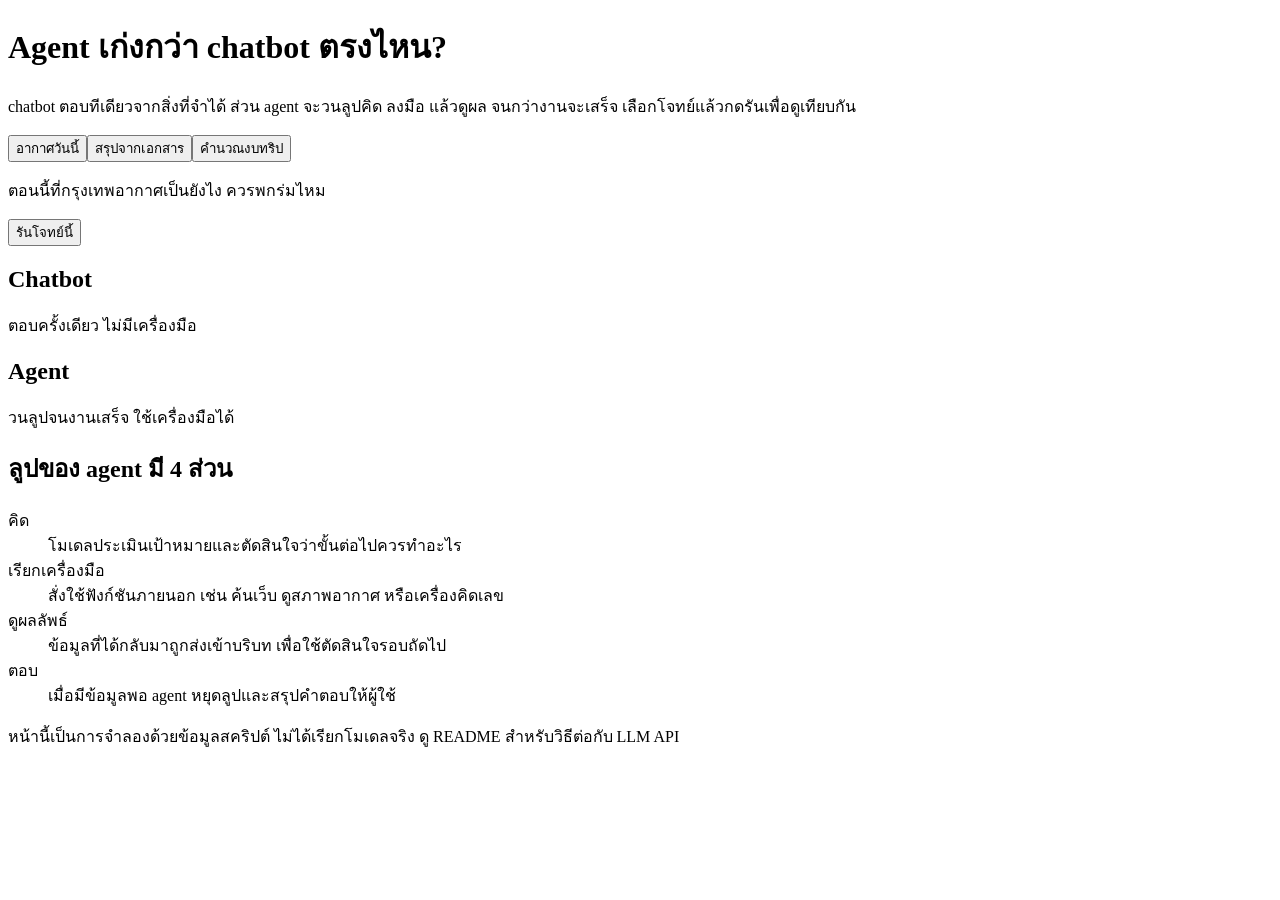
==== index.html @ da6770b1 "Rename agent-loop-playground/index.html to index.html" ====
<!DOCTYPE html>
<html lang="th">
<head>
<meta charset="utf-8">
<meta name="viewport" content="width=device-width, initial-scale=1">
<title>Agent Loop Playground</title>
<meta name="description" content="ดูว่า AI agent ต่างจาก chatbot ธรรมดายังไง ด้วยการจำลองลูป คิด → เรียกเครื่องมือ → ดูผล ทีละขั้น">
<link rel="preconnect" href="https://fonts.googleapis.com">
<link rel="preconnect" href="https://fonts.gstatic.com" crossorigin>
<link href="https://fonts.googleapis.com/css2?family=Bricolage+Grotesque:wght@600;800&family=IBM+Plex+Sans+Thai:wght@400;500&family=IBM+Plex+Mono&display=swap" rel="stylesheet">
<link rel="stylesheet" href="style.css">
</head>
<body>
<header class="hero">
  <h1>Agent เก่งกว่า chatbot ตรงไหน?</h1>
  <p>chatbot ตอบทีเดียวจากสิ่งที่จำได้ ส่วน agent จะวนลูปคิด ลงมือ แล้วดูผล จนกว่างานจะเสร็จ เลือกโจทย์แล้วกดรันเพื่อดูเทียบกัน</p>
</header>

<main>
  <section class="controls" aria-label="เลือกโจทย์">
    <div id="chips" class="chips" role="radiogroup" aria-label="โจทย์ตัวอย่าง"></div>
    <p id="task" class="task"></p>
    <button id="run" class="run">รันโจทย์นี้</button>
  </section>

  <section class="compare">
    <article class="panel">
      <h2>Chatbot</h2>
      <p class="sub">ตอบครั้งเดียว ไม่มีเครื่องมือ</p>
      <div id="bot" class="out" aria-live="polite"></div>
    </article>
    <article class="panel agent">
      <h2>Agent <span id="round" class="round"></span></h2>
      <p class="sub">วนลูปจนงานเสร็จ ใช้เครื่องมือได้</p>
      <ol id="trace" class="trace" aria-live="polite"></ol>
    </article>
  </section>

  <section class="explain">
    <h2>ลูปของ agent มี 4 ส่วน</h2>
    <dl>
      <dt class="k-think">คิด</dt><dd>โมเดลประเมินเป้าหมายและตัดสินใจว่าขั้นต่อไปควรทำอะไร</dd>
      <dt class="k-tool">เรียกเครื่องมือ</dt><dd>สั่งใช้ฟังก์ชันภายนอก เช่น ค้นเว็บ ดูสภาพอากาศ หรือเครื่องคิดเลข</dd>
      <dt class="k-observe">ดูผลลัพธ์</dt><dd>ข้อมูลที่ได้กลับมาถูกส่งเข้าบริบท เพื่อใช้ตัดสินใจรอบถัดไป</dd>
      <dt class="k-answer">ตอบ</dt><dd>เมื่อมีข้อมูลพอ agent หยุดลูปและสรุปคำตอบให้ผู้ใช้</dd>
    </dl>
    <p class="note">หน้านี้เป็นการจำลองด้วยข้อมูลสคริปต์ ไม่ได้เรียกโมเดลจริง ดู README สำหรับวิธีต่อกับ LLM API</p>
  </section>
</main>
<script src="app.js"></script>
</body>
</html>
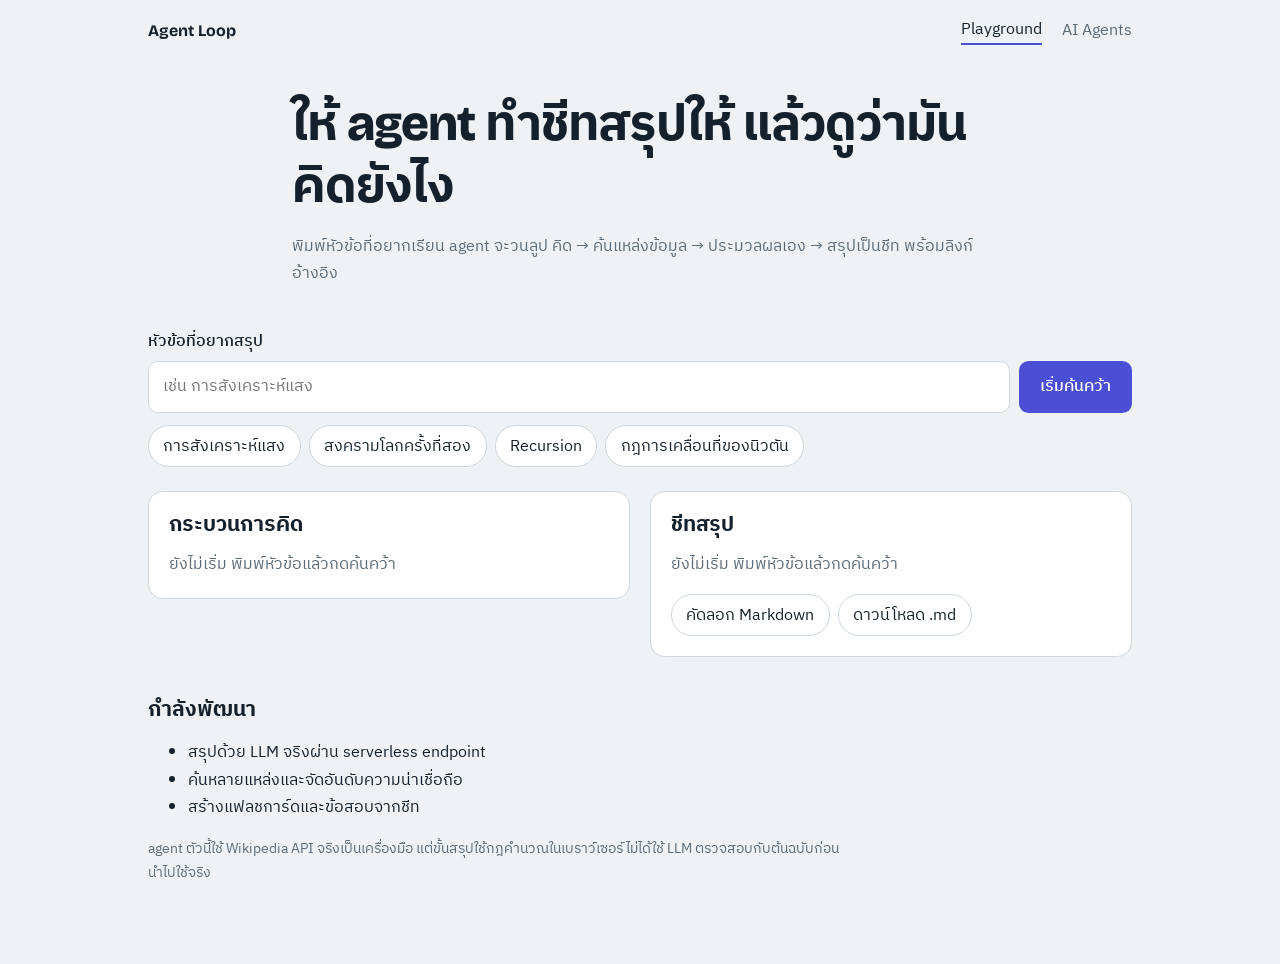
==== commit 44f8e17a: "play-ground-2" ====
--- a/index.html
+++ b/index.html
@@ -3,49 +3,33 @@
 <head>
 <meta charset="utf-8">
 <meta name="viewport" content="width=device-width, initial-scale=1">
-<title>Agent Loop Playground</title>
-<meta name="description" content="ดูว่า AI agent ต่างจาก chatbot ธรรมดายังไง ด้วยการจำลองลูป คิด → เรียกเครื่องมือ → ดูผล ทีละขั้น">
+<title>Agent Loop Playground · สายการเรียน</title>
+<meta name="description" content="พิมพ์หัวข้อที่อยากเรียน แล้วดู AI agent ค้นคว้า ประมวลผล และทำชีทสรุปพร้อมแหล่งอ้างอิงทีละขั้น">
 <link rel="preconnect" href="https://fonts.googleapis.com">
 <link rel="preconnect" href="https://fonts.gstatic.com" crossorigin>
 <link href="https://fonts.googleapis.com/css2?family=Bricolage+Grotesque:wght@600;800&family=IBM+Plex+Sans+Thai:wght@400;500&family=IBM+Plex+Mono&display=swap" rel="stylesheet">
 <link rel="stylesheet" href="style.css">
 </head>
 <body>
+<nav class="nav"><b>Agent Loop</b><a href="index.html" aria-current="page">Playground</a><a href="agents.html">AI Agents</a></nav>
 <header class="hero">
-  <h1>Agent เก่งกว่า chatbot ตรงไหน?</h1>
-  <p>chatbot ตอบทีเดียวจากสิ่งที่จำได้ ส่วน agent จะวนลูปคิด ลงมือ แล้วดูผล จนกว่างานจะเสร็จ เลือกโจทย์แล้วกดรันเพื่อดูเทียบกัน</p>
+  <h1>ให้ agent ทำชีทสรุปให้ แล้วดูว่ามันคิดยังไง</h1>
+  <p>พิมพ์หัวข้อที่อยากเรียน agent จะวนลูป คิด → ค้นแหล่งข้อมูล → ประมวลผลเอง → สรุปเป็นชีท พร้อมลิงก์อ้างอิง</p>
 </header>
-
 <main>
-  <section class="controls" aria-label="เลือกโจทย์">
-    <div id="chips" class="chips" role="radiogroup" aria-label="โจทย์ตัวอย่าง"></div>
-    <p id="task" class="task"></p>
-    <button id="run" class="run">รันโจทย์นี้</button>
+  <form id="form" class="ask">
+    <label for="q">หัวข้อที่อยากสรุป</label>
+    <div class="row"><input id="q" required maxlength="80" placeholder="เช่น การสังเคราะห์แสง" autocomplete="off"><button class="run" id="go">เริ่มค้นคว้า</button></div>
+    <div id="chips" class="chips" aria-label="ตัวอย่างหัวข้อ"></div>
+  </form>
+  <section class="cols">
+    <article class="panel"><h2>กระบวนการคิด <span id="round" class="round"></span></h2><ol id="trace" class="trace" aria-live="polite"></ol></article>
+    <article class="panel"><h2>ชีทสรุป</h2><div id="sheet" class="sheet" aria-live="polite"></div>
+      <div id="acts" class="acts" hidden><button type="button" id="copy">คัดลอก Markdown</button><button type="button" id="dl">ดาวน์โหลด .md</button></div></article>
   </section>
-
-  <section class="compare">
-    <article class="panel">
-      <h2>Chatbot</h2>
-      <p class="sub">ตอบครั้งเดียว ไม่มีเครื่องมือ</p>
-      <div id="bot" class="out" aria-live="polite"></div>
-    </article>
-    <article class="panel agent">
-      <h2>Agent <span id="round" class="round"></span></h2>
-      <p class="sub">วนลูปจนงานเสร็จ ใช้เครื่องมือได้</p>
-      <ol id="trace" class="trace" aria-live="polite"></ol>
-    </article>
-  </section>
-
-  <section class="explain">
-    <h2>ลูปของ agent มี 4 ส่วน</h2>
-    <dl>
-      <dt class="k-think">คิด</dt><dd>โมเดลประเมินเป้าหมายและตัดสินใจว่าขั้นต่อไปควรทำอะไร</dd>
-      <dt class="k-tool">เรียกเครื่องมือ</dt><dd>สั่งใช้ฟังก์ชันภายนอก เช่น ค้นเว็บ ดูสภาพอากาศ หรือเครื่องคิดเลข</dd>
-      <dt class="k-observe">ดูผลลัพธ์</dt><dd>ข้อมูลที่ได้กลับมาถูกส่งเข้าบริบท เพื่อใช้ตัดสินใจรอบถัดไป</dd>
-      <dt class="k-answer">ตอบ</dt><dd>เมื่อมีข้อมูลพอ agent หยุดลูปและสรุปคำตอบให้ผู้ใช้</dd>
-    </dl>
-    <p class="note">หน้านี้เป็นการจำลองด้วยข้อมูลสคริปต์ ไม่ได้เรียกโมเดลจริง ดู README สำหรับวิธีต่อกับ LLM API</p>
-  </section>
+  <section class="road"><h2>กำลังพัฒนา</h2>
+    <ul><li>สรุปด้วย LLM จริงผ่าน serverless endpoint</li><li>ค้นหลายแหล่งและจัดอันดับความน่าเชื่อถือ</li><li>สร้างแฟลชการ์ดและข้อสอบจากชีท</li></ul>
+    <p class="note">agent ตัวนี้ใช้ Wikipedia API จริงเป็นเครื่องมือ แต่ขั้นสรุปใช้กฎคำนวณในเบราว์เซอร์ ไม่ได้ใช้ LLM ตรวจสอบกับต้นฉบับก่อนนำไปใช้จริง</p></section>
 </main>
 <script src="app.js"></script>
 </body>
--- a/style.css
+++ b/style.css
@@ -0,0 +1,35 @@
+:root{--bg:#eef2f5;--ink:#14202b;--mute:#5b6b78;--line:#cfd8df;--card:#fff;--think:#4b4fd6;--tool:#b86e00;--observe:#1f8a5b;--answer:#14202b}
+*{box-sizing:border-box}
+body{margin:0;background:var(--bg);color:var(--ink);font:400 1rem/1.7 "IBM Plex Sans Thai",system-ui,sans-serif}
+h1,h2,h3{font-family:"Bricolage Grotesque","IBM Plex Sans Thai",sans-serif;line-height:1.25;margin:0}
+.nav{display:flex;gap:1.25rem;align-items:center;max-width:64rem;margin:0 auto;padding:1rem 1.25rem}
+.nav b{margin-right:auto;font-family:"Bricolage Grotesque",sans-serif}.nav a{color:var(--mute);text-decoration:none}.nav a[aria-current]{color:var(--ink);border-bottom:2px solid var(--think)}
+.hero{max-width:46rem;margin:0 auto;padding:2rem 1.25rem 1rem}
+.hero h1{font-size:clamp(1.9rem,5.5vw,3.1rem);font-weight:800;letter-spacing:-.02em}.hero p{color:var(--mute);margin:1rem 0 0}
+main{max-width:64rem;margin:0 auto;padding:0 1.25rem 4rem}
+.ask{margin:1.5rem 0}.ask label{font-weight:500}
+.row{display:flex;gap:.6rem;margin:.4rem 0 .8rem}
+input{flex:1;font:inherit;padding:.7rem .9rem;border:1.5px solid var(--line);border-radius:.6rem;background:var(--card);color:var(--ink);min-width:0}
+button{font:inherit;cursor:pointer}
+.run{background:var(--think);color:#fff;border:0;padding:.7rem 1.3rem;border-radius:.6rem;font-weight:500}.run:disabled{opacity:.55;cursor:wait}
+.chips{display:flex;flex-wrap:wrap;gap:.5rem}.chip,.acts button,.card button{border:1.5px solid var(--line);background:var(--card);color:var(--ink);padding:.4rem .9rem;border-radius:999px}
+:is(button,input,a):focus-visible{outline:3px solid var(--tool);outline-offset:2px}
+.cols{display:grid;grid-template-columns:1fr 1fr;gap:1.25rem;align-items:start}
+.panel,.card{background:var(--card);border:1px solid var(--line);border-radius:.9rem;padding:1.25rem}
+.panel h2,.card h2{font-size:1.3rem;margin-bottom:.8rem}
+.round{font:400 .85rem "IBM Plex Mono",monospace;color:var(--think);margin-left:.5rem}
+.trace:empty::before,.sheet:empty::before{content:"ยังไม่เริ่ม พิมพ์หัวข้อแล้วกดค้นคว้า";color:var(--mute)}
+.trace{list-style:none;margin:0;padding:0;display:grid;gap:.7rem}
+.step{border-left:4px solid var(--c);padding:.1rem 0 .1rem .9rem;animation:in .25s ease-out;overflow-wrap:anywhere}
+.step b{color:var(--c);font-weight:500;font-size:.9rem}.step p{margin:0}
+.step code{display:block;font:.82rem/1.5 "IBM Plex Mono",monospace;background:var(--bg);padding:.4rem .6rem;border-radius:.4rem;margin-top:.25rem;overflow-x:auto}
+.step.think{--c:var(--think)}.step.tool{--c:var(--tool)}.step.observe{--c:var(--observe)}.step.answer{--c:var(--answer)}
+@keyframes in{from{opacity:0;transform:translateY(4px)}to{opacity:1;transform:none}}
+.sheet h3{font-size:1.25rem}.sheet h4{margin:1rem 0 .2rem;color:var(--think);font-size:.95rem}.sheet p,.sheet ul,.sheet ol{margin:.2rem 0}.sheet li{margin:.3rem 0}
+.sheet a{color:var(--think)}.acts{display:flex;gap:.5rem;margin-top:1rem}
+.note,.sub{color:var(--mute);font-size:.9rem}
+.road{margin-top:2.5rem;max-width:44rem}.road h2{font-size:1.3rem}
+.grid{display:grid;grid-template-columns:repeat(auto-fit,minmax(19rem,1fr));gap:1.25rem;margin-top:1.5rem}
+.card .role{margin:0 0 .3rem;font-weight:500}.card pre{white-space:pre-wrap;background:var(--bg);padding:.7rem;border-radius:.5rem;font:.85rem/1.6 "IBM Plex Sans Thai",sans-serif;margin:.6rem 0}
+@media(max-width:760px){.cols{grid-template-columns:1fr}.row{flex-direction:column}}
+@media(prefers-reduced-motion:reduce){.step{animation:none}}
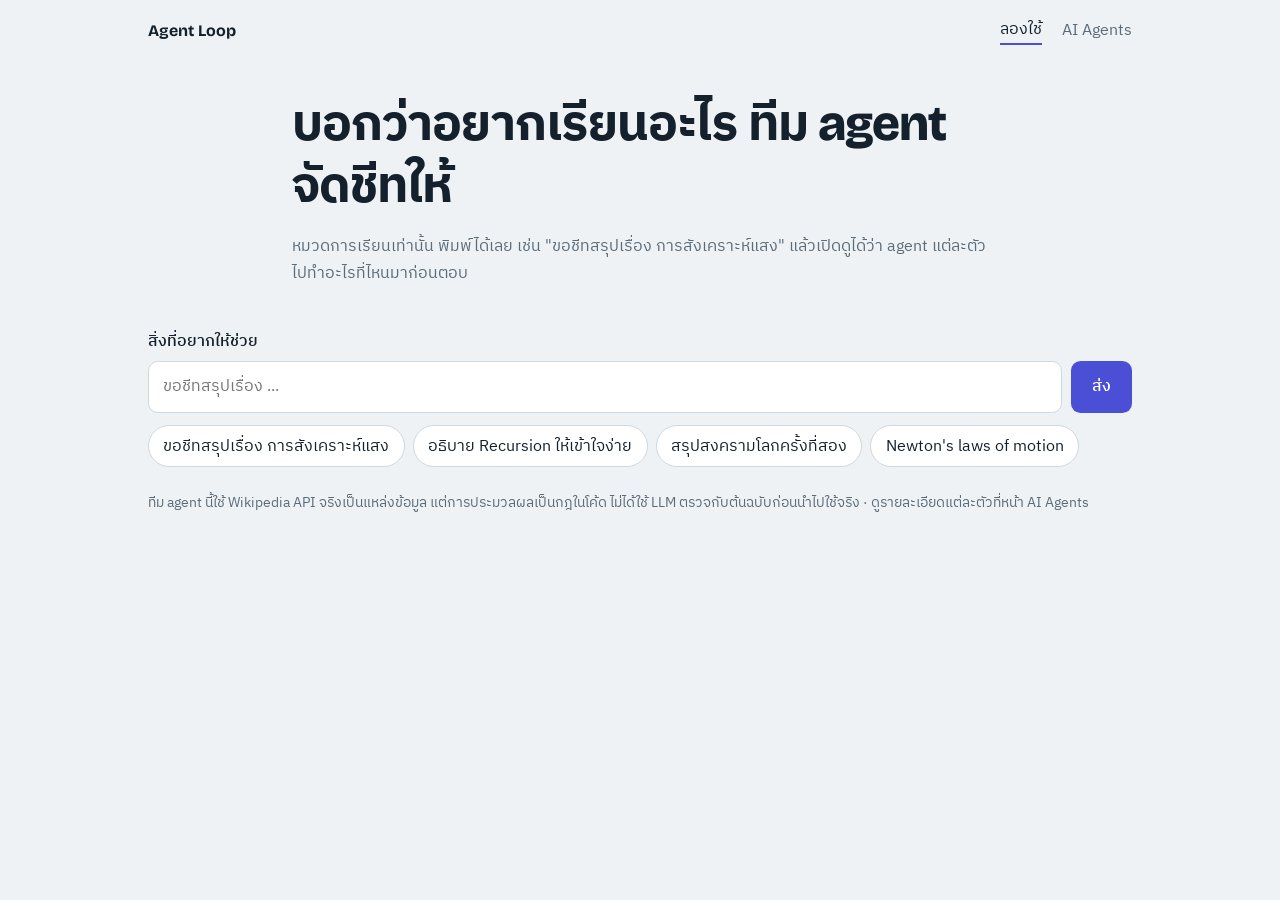
==== commit 6a534536: "play-ground-3" ====
--- a/index.html
+++ b/index.html
@@ -3,34 +3,34 @@
 <head>
 <meta charset="utf-8">
 <meta name="viewport" content="width=device-width, initial-scale=1">
-<title>Agent Loop Playground · สายการเรียน</title>
-<meta name="description" content="พิมพ์หัวข้อที่อยากเรียน แล้วดู AI agent ค้นคว้า ประมวลผล และทำชีทสรุปพร้อมแหล่งอ้างอิงทีละขั้น">
+<title>Agent Loop · ผู้ช่วยสายการเรียน</title>
+<meta name="description" content="พิมพ์สิ่งที่อยากเรียน ทีม AI agent จะค้นคว้า ประมวลผล ตรวจ แล้วทำชีทสรุปพร้อมแหล่งอ้างอิง">
 <link rel="preconnect" href="https://fonts.googleapis.com">
 <link rel="preconnect" href="https://fonts.gstatic.com" crossorigin>
 <link href="https://fonts.googleapis.com/css2?family=Bricolage+Grotesque:wght@600;800&family=IBM+Plex+Sans+Thai:wght@400;500&family=IBM+Plex+Mono&display=swap" rel="stylesheet">
 <link rel="stylesheet" href="style.css">
 </head>
 <body>
-<nav class="nav"><b>Agent Loop</b><a href="index.html" aria-current="page">Playground</a><a href="agents.html">AI Agents</a></nav>
-<header class="hero">
-  <h1>ให้ agent ทำชีทสรุปให้ แล้วดูว่ามันคิดยังไง</h1>
-  <p>พิมพ์หัวข้อที่อยากเรียน agent จะวนลูป คิด → ค้นแหล่งข้อมูล → ประมวลผลเอง → สรุปเป็นชีท พร้อมลิงก์อ้างอิง</p>
-</header>
+<nav class="nav"><b>Agent Loop</b><a href="index.html" aria-current="page">ลองใช้</a><a href="agents.html">AI Agents</a></nav>
+<header class="hero"><h1>บอกว่าอยากเรียนอะไร ทีม agent จัดชีทให้</h1>
+<p>หมวดการเรียนเท่านั้น พิมพ์ได้เลย เช่น "ขอชีทสรุปเรื่อง การสังเคราะห์แสง" แล้วเปิดดูได้ว่า agent แต่ละตัวไปทำอะไรที่ไหนมาก่อนตอบ</p></header>
 <main>
   <form id="form" class="ask">
-    <label for="q">หัวข้อที่อยากสรุป</label>
-    <div class="row"><input id="q" required maxlength="80" placeholder="เช่น การสังเคราะห์แสง" autocomplete="off"><button class="run" id="go">เริ่มค้นคว้า</button></div>
-    <div id="chips" class="chips" aria-label="ตัวอย่างหัวข้อ"></div>
+    <label for="q">สิ่งที่อยากให้ช่วย</label>
+    <div class="row"><input id="q" required maxlength="100" placeholder="ขอชีทสรุปเรื่อง ..." autocomplete="off"><button class="run" id="go">ส่ง</button></div>
+    <div id="chips" class="chips" aria-label="ตัวอย่าง"></div>
   </form>
-  <section class="cols">
-    <article class="panel"><h2>กระบวนการคิด <span id="round" class="round"></span></h2><ol id="trace" class="trace" aria-live="polite"></ol></article>
-    <article class="panel"><h2>ชีทสรุป</h2><div id="sheet" class="sheet" aria-live="polite"></div>
-      <div id="acts" class="acts" hidden><button type="button" id="copy">คัดลอก Markdown</button><button type="button" id="dl">ดาวน์โหลด .md</button></div></article>
+  <section id="chat" hidden>
+    <div class="bubble user" id="ubub"></div>
+    <div class="bubble bot">
+      <p id="answer" aria-live="polite"></p>
+      <details id="proc"><summary>ดูว่า AI ทำอะไรมาบ้าง <span id="status" class="status"></span></summary><ol id="trace" class="trace"></ol></details>
+    </div>
+    <article class="panel" id="sheetBox" hidden><h2>ชีทสรุป</h2><div id="sheet" class="sheet"></div>
+      <div class="acts"><button type="button" id="copy">คัดลอก Markdown</button><button type="button" id="dl">ดาวน์โหลด .md</button></div></article>
   </section>
-  <section class="road"><h2>กำลังพัฒนา</h2>
-    <ul><li>สรุปด้วย LLM จริงผ่าน serverless endpoint</li><li>ค้นหลายแหล่งและจัดอันดับความน่าเชื่อถือ</li><li>สร้างแฟลชการ์ดและข้อสอบจากชีท</li></ul>
-    <p class="note">agent ตัวนี้ใช้ Wikipedia API จริงเป็นเครื่องมือ แต่ขั้นสรุปใช้กฎคำนวณในเบราว์เซอร์ ไม่ได้ใช้ LLM ตรวจสอบกับต้นฉบับก่อนนำไปใช้จริง</p></section>
+  <p class="note">ทีม agent นี้ใช้ Wikipedia API จริงเป็นแหล่งข้อมูล แต่การประมวลผลเป็นกฎในโค้ด ไม่ได้ใช้ LLM ตรวจกับต้นฉบับก่อนนำไปใช้จริง · ดูรายละเอียดแต่ละตัวที่หน้า AI Agents</p>
 </main>
-<script src="app.js"></script>
+<script src="data.js"></script><script src="tools.js"></script><script src="app.js"></script>
 </body>
 </html>
--- a/style.css
+++ b/style.css
@@ -33,3 +33,20 @@
 .card .role{margin:0 0 .3rem;font-weight:500}.card pre{white-space:pre-wrap;background:var(--bg);padding:.7rem;border-radius:.5rem;font:.85rem/1.6 "IBM Plex Sans Thai",sans-serif;margin:.6rem 0}
 @media(max-width:760px){.cols{grid-template-columns:1fr}.row{flex-direction:column}}
 @media(prefers-reduced-motion:reduce){.step{animation:none}}
+/* ---- v3 ---- */
+.bubble{border-radius:.9rem;padding:.9rem 1.1rem;margin:.8rem 0;max-width:46rem}
+.bubble.user{background:var(--ink);color:#fff;margin-left:auto;width:fit-content}
+.bubble.bot{background:var(--card);border:1px solid var(--line)}.bubble p{margin:0 0 .6rem}
+details summary{cursor:pointer;color:var(--think);font-weight:500}.status{color:var(--mute);font-weight:400;font-size:.85rem}
+details .trace{margin-top:.8rem}
+.step.msg{--c:var(--think)}
+#sheetBox{margin-top:1rem}
+.tabs{display:flex;gap:.5rem;margin:1.2rem 0}
+[role=tab]{border:1.5px solid var(--line);background:var(--card);color:var(--ink);padding:.5rem 1.1rem;border-radius:999px;font:inherit;cursor:pointer}
+[role=tab][aria-selected=true]{background:var(--ink);color:#fff;border-color:var(--ink)}
+.flow{display:flex;flex-wrap:wrap;gap:.4rem;align-items:center}.node{background:var(--card);border:1px solid var(--line);padding:.25rem .7rem;border-radius:.5rem;font-weight:500}.arr{color:var(--mute)}
+.card h3{font-size:.95rem;color:var(--think);margin:1rem 0 .2rem;font-family:"IBM Plex Sans Thai",sans-serif}
+.card ol{margin:.2rem 0;padding-left:1.2rem}.card code{display:block;font:.82rem/1.5 "IBM Plex Mono",monospace;background:var(--bg);padding:.5rem .6rem;border-radius:.4rem;margin-top:.8rem;overflow-wrap:anywhere}
+.card.planned{border-style:dashed}.badge{font:500 .75rem "IBM Plex Sans Thai",sans-serif;padding:.15rem .6rem;border-radius:999px;margin-left:.6rem;vertical-align:middle}
+.badge.live{background:#dff3e8;color:#14603f}.badge.planned{background:#e8e8f8;color:#3a3ea8}
+#p2 h2{margin:1.5rem 0 .6rem;font-size:1.3rem}
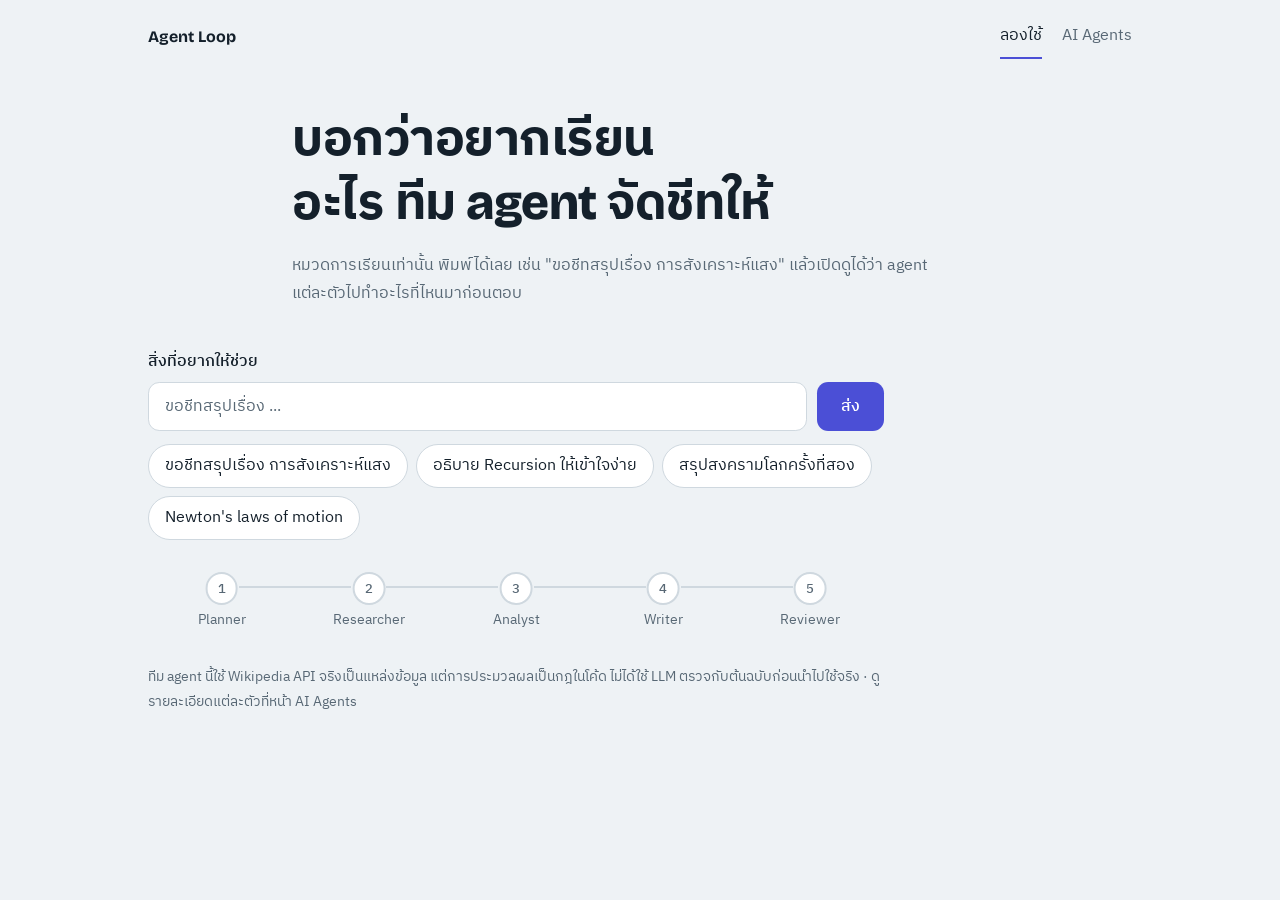
==== commit 8c4e47bb: "New update" ====
--- a/index.html
+++ b/index.html
@@ -7,7 +7,7 @@
 <meta name="description" content="พิมพ์สิ่งที่อยากเรียน ทีม AI agent จะค้นคว้า ประมวลผล ตรวจ แล้วทำชีทสรุปพร้อมแหล่งอ้างอิง">
 <link rel="preconnect" href="https://fonts.googleapis.com">
 <link rel="preconnect" href="https://fonts.gstatic.com" crossorigin>
-<link href="https://fonts.googleapis.com/css2?family=Bricolage+Grotesque:wght@600;800&family=IBM+Plex+Sans+Thai:wght@400;500&family=IBM+Plex+Mono&display=swap" rel="stylesheet">
+<link href="https://fonts.googleapis.com/css2?family=Bricolage+Grotesque:wght@600;800&family=IBM+Plex+Sans+Thai:wght@400;500;600&family=IBM+Plex+Mono&display=swap" rel="stylesheet">
 <link rel="stylesheet" href="style.css">
 </head>
 <body>
@@ -20,6 +20,8 @@
     <div class="row"><input id="q" required maxlength="100" placeholder="ขอชีทสรุปเรื่อง ..." autocomplete="off"><button class="run" id="go">ส่ง</button></div>
     <div id="chips" class="chips" aria-label="ตัวอย่าง"></div>
   </form>
+  <ol id="pipe" class="pipe" aria-label="ลำดับการทำงานของทีม agent"></ol>
+  <noscript><p class="note">หน้านี้ต้องเปิดใช้งาน JavaScript</p></noscript>
   <section id="chat" hidden>
     <div class="bubble user" id="ubub"></div>
     <div class="bubble bot">
--- a/style.css
+++ b/style.css
@@ -1,52 +1,72 @@
-:root{--bg:#eef2f5;--ink:#14202b;--mute:#5b6b78;--line:#cfd8df;--card:#fff;--think:#4b4fd6;--tool:#b86e00;--observe:#1f8a5b;--answer:#14202b}
+:root{--bg:#eef2f5;--surface:#fff;--ink:#14202b;--mute:#586875;--line:#cfd8df;--think:#4b4fd6;--tool:#a85f00;--observe:#1a7f53;--soft:#e6e7fb;--on:#fff;color-scheme:light dark}
+@media(prefers-color-scheme:dark){:root{--bg:#0f1720;--surface:#17212b;--ink:#e8eef3;--mute:#9fb0be;--line:#2b3a47;--think:#9a9dff;--tool:#f0a64a;--observe:#4fcf9a;--soft:#232647;--on:#0f1720}}
 *{box-sizing:border-box}
-body{margin:0;background:var(--bg);color:var(--ink);font:400 1rem/1.7 "IBM Plex Sans Thai",system-ui,sans-serif}
-h1,h2,h3{font-family:"Bricolage Grotesque","IBM Plex Sans Thai",sans-serif;line-height:1.25;margin:0}
+body{margin:0;background:var(--bg);color:var(--ink);font:400 1rem/1.75 "IBM Plex Sans Thai",system-ui,sans-serif}
+h1,h2,h3{font-family:"Bricolage Grotesque","IBM Plex Sans Thai",sans-serif;line-height:1.3;margin:0}
 .nav{display:flex;gap:1.25rem;align-items:center;max-width:64rem;margin:0 auto;padding:1rem 1.25rem}
-.nav b{margin-right:auto;font-family:"Bricolage Grotesque",sans-serif}.nav a{color:var(--mute);text-decoration:none}.nav a[aria-current]{color:var(--ink);border-bottom:2px solid var(--think)}
+.nav b{margin-right:auto;font-family:"Bricolage Grotesque",sans-serif}
+.nav a{color:var(--mute);text-decoration:none;padding:.4rem 0;border-bottom:2px solid transparent}.nav a:hover{color:var(--ink)}
+.nav a[aria-current]{color:var(--ink);border-bottom-color:var(--think)}
 .hero{max-width:46rem;margin:0 auto;padding:2rem 1.25rem 1rem}
-.hero h1{font-size:clamp(1.9rem,5.5vw,3.1rem);font-weight:800;letter-spacing:-.02em}.hero p{color:var(--mute);margin:1rem 0 0}
+.hero h1{font-size:clamp(1.9rem,5.5vw,3.1rem);font-weight:800;letter-spacing:-.01em;text-wrap:balance}
+.hero p{color:var(--mute);margin:1rem 0 0;max-width:40rem}
 main{max-width:64rem;margin:0 auto;padding:0 1.25rem 4rem}
-.ask{margin:1.5rem 0}.ask label{font-weight:500}
+.ask{margin:1.5rem 0 0;max-width:46rem}.ask label{font-weight:500}
 .row{display:flex;gap:.6rem;margin:.4rem 0 .8rem}
-input{flex:1;font:inherit;padding:.7rem .9rem;border:1.5px solid var(--line);border-radius:.6rem;background:var(--card);color:var(--ink);min-width:0}
+input{flex:1;min-width:0;min-height:48px;font:inherit;padding:.6rem 1rem;border:1.5px solid var(--line);border-radius:.7rem;background:var(--surface);color:var(--ink)}
+input::placeholder{color:var(--mute)}
 button{font:inherit;cursor:pointer}
-.run{background:var(--think);color:#fff;border:0;padding:.7rem 1.3rem;border-radius:.6rem;font-weight:500}.run:disabled{opacity:.55;cursor:wait}
-.chips{display:flex;flex-wrap:wrap;gap:.5rem}.chip,.acts button,.card button{border:1.5px solid var(--line);background:var(--card);color:var(--ink);padding:.4rem .9rem;border-radius:999px}
-:is(button,input,a):focus-visible{outline:3px solid var(--tool);outline-offset:2px}
-.cols{display:grid;grid-template-columns:1fr 1fr;gap:1.25rem;align-items:start}
-.panel,.card{background:var(--card);border:1px solid var(--line);border-radius:.9rem;padding:1.25rem}
-.panel h2,.card h2{font-size:1.3rem;margin-bottom:.8rem}
-.round{font:400 .85rem "IBM Plex Mono",monospace;color:var(--think);margin-left:.5rem}
-.trace:empty::before,.sheet:empty::before{content:"ยังไม่เริ่ม พิมพ์หัวข้อแล้วกดค้นคว้า";color:var(--mute)}
+.run{min-height:48px;background:var(--think);color:var(--on);border:0;padding:0 1.5rem;border-radius:.7rem;font-weight:500}.run:disabled{opacity:.55;cursor:wait}
+.chips{display:flex;flex-wrap:wrap;gap:.5rem}
+.chip,.acts button,.card button{min-height:44px;display:inline-flex;align-items:center;border:1.5px solid var(--line);background:var(--surface);color:var(--ink);padding:0 1rem;border-radius:999px}
+.chip:hover,.acts button:hover{border-color:var(--think)}
+:is(button,input,a,summary):focus-visible{outline:3px solid var(--tool);outline-offset:2px}
+.pipe{display:flex;list-style:none;margin:2rem 0 .5rem;padding:0;counter-reset:s;max-width:46rem}
+.pipe li{flex:1;min-width:0;position:relative;text-align:center;font-size:.85rem;color:var(--mute);padding-top:2.3rem;overflow-wrap:anywhere}
+.pipe li::before{content:counter(s);counter-increment:s;position:absolute;top:0;left:50%;transform:translateX(-50%);width:1.8rem;height:1.8rem;border-radius:50%;border:2px solid var(--line);background:var(--surface);display:grid;place-items:center;font:500 .8rem "IBM Plex Mono",monospace;z-index:1}
+.pipe li::after{content:"";position:absolute;top:.85rem;left:calc(50% + 1.1rem);right:calc(-50% + 1.1rem);height:2px;background:var(--line)}
+.pipe li:last-child::after{display:none}
+.pipe li.done{color:var(--ink)}.pipe li.done::before{content:"✓";background:var(--observe);border-color:var(--observe);color:var(--surface)}.pipe li.done::after{background:var(--observe)}
+.pipe li.active{color:var(--ink);font-weight:500}.pipe li.active::before{border-color:var(--think);box-shadow:0 0 0 4px var(--soft);animation:pulse 1.4s ease-in-out infinite}
+.pipe li.fail{color:var(--ink)}.pipe li.fail::before{content:"!";border-color:var(--tool);color:var(--tool)}
+@keyframes pulse{50%{box-shadow:0 0 0 7px var(--soft)}}
+.bubble{border-radius:1rem;padding:.9rem 1.15rem;margin:.9rem 0;max-width:46rem}
+.bubble.user{background:var(--ink);color:var(--bg);margin-left:auto;width:fit-content;border-bottom-right-radius:.25rem}
+.bubble.bot{background:var(--surface);border:1px solid var(--line);border-bottom-left-radius:.25rem}.bubble p{margin:0 0 .7rem}
+.busy::before{content:"";display:inline-block;width:.9em;height:.9em;margin-right:.5em;vertical-align:-.1em;border:2px solid var(--line);border-top-color:var(--think);border-radius:50%;animation:spin .8s linear infinite}
+@keyframes spin{to{transform:rotate(360deg)}}
+details summary{cursor:pointer;color:var(--think);font-weight:500;padding:.3rem 0;list-style:none}
+details summary::-webkit-details-marker{display:none}
+details summary::before{content:"▸";display:inline-block;margin-right:.5rem;transition:transform .15s}
+details[open] summary::before{transform:rotate(90deg)}
+.status{color:var(--mute);font-weight:400;font-size:.85rem}
+details .trace{margin-top:.8rem}
 .trace{list-style:none;margin:0;padding:0;display:grid;gap:.7rem}
 .step{border-left:4px solid var(--c);padding:.1rem 0 .1rem .9rem;animation:in .25s ease-out;overflow-wrap:anywhere}
 .step b{color:var(--c);font-weight:500;font-size:.9rem}.step p{margin:0}
-.step code{display:block;font:.82rem/1.5 "IBM Plex Mono",monospace;background:var(--bg);padding:.4rem .6rem;border-radius:.4rem;margin-top:.25rem;overflow-x:auto}
-.step.think{--c:var(--think)}.step.tool{--c:var(--tool)}.step.observe{--c:var(--observe)}.step.answer{--c:var(--answer)}
+.step code,.card code{display:block;font:.82rem/1.5 "IBM Plex Mono",monospace;background:var(--bg);padding:.4rem .6rem;border-radius:.4rem;margin-top:.3rem;overflow-x:auto}
+.step.msg{--c:var(--think)}.step.tool{--c:var(--tool)}.step.observe{--c:var(--observe)}
 @keyframes in{from{opacity:0;transform:translateY(4px)}to{opacity:1;transform:none}}
-.sheet h3{font-size:1.25rem}.sheet h4{margin:1rem 0 .2rem;color:var(--think);font-size:.95rem}.sheet p,.sheet ul,.sheet ol{margin:.2rem 0}.sheet li{margin:.3rem 0}
-.sheet a{color:var(--think)}.acts{display:flex;gap:.5rem;margin-top:1rem}
+.panel,.card{background:var(--surface);border:1px solid var(--line);border-radius:1rem;padding:1.25rem 1.4rem}
+#sheetBox{margin-top:1rem;max-width:46rem}.panel h2,.card h2{font-size:1.3rem;margin-bottom:.6rem}
+.sheet h3{font-size:1.4rem}.sheet h4{margin:1.2rem 0 .3rem;color:var(--think);font-size:.95rem}
+.sheet p,.sheet ul,.sheet ol{margin:.2rem 0}.sheet li{margin:.4rem 0}.sheet a{color:var(--think)}
+.kws{display:flex;flex-wrap:wrap;gap:.4rem}.kw{background:var(--soft);color:var(--ink);padding:.1rem .7rem;border-radius:999px;font-size:.9rem}
+.acts{display:flex;flex-wrap:wrap;gap:.5rem;margin-top:1.2rem}
 .note,.sub{color:var(--mute);font-size:.9rem}
-.road{margin-top:2.5rem;max-width:44rem}.road h2{font-size:1.3rem}
-.grid{display:grid;grid-template-columns:repeat(auto-fit,minmax(19rem,1fr));gap:1.25rem;margin-top:1.5rem}
-.card .role{margin:0 0 .3rem;font-weight:500}.card pre{white-space:pre-wrap;background:var(--bg);padding:.7rem;border-radius:.5rem;font:.85rem/1.6 "IBM Plex Sans Thai",sans-serif;margin:.6rem 0}
-@media(max-width:760px){.cols{grid-template-columns:1fr}.row{flex-direction:column}}
-@media(prefers-reduced-motion:reduce){.step{animation:none}}
-/* ---- v3 ---- */
-.bubble{border-radius:.9rem;padding:.9rem 1.1rem;margin:.8rem 0;max-width:46rem}
-.bubble.user{background:var(--ink);color:#fff;margin-left:auto;width:fit-content}
-.bubble.bot{background:var(--card);border:1px solid var(--line)}.bubble p{margin:0 0 .6rem}
-details summary{cursor:pointer;color:var(--think);font-weight:500}.status{color:var(--mute);font-weight:400;font-size:.85rem}
-details .trace{margin-top:.8rem}
-.step.msg{--c:var(--think)}
-#sheetBox{margin-top:1rem}
-.tabs{display:flex;gap:.5rem;margin:1.2rem 0}
-[role=tab]{border:1.5px solid var(--line);background:var(--card);color:var(--ink);padding:.5rem 1.1rem;border-radius:999px;font:inherit;cursor:pointer}
-[role=tab][aria-selected=true]{background:var(--ink);color:#fff;border-color:var(--ink)}
-.flow{display:flex;flex-wrap:wrap;gap:.4rem;align-items:center}.node{background:var(--card);border:1px solid var(--line);padding:.25rem .7rem;border-radius:.5rem;font-weight:500}.arr{color:var(--mute)}
+main>.note{max-width:46rem;margin-top:2rem}
+.tabs{display:flex;flex-wrap:wrap;gap:.5rem;margin:1.2rem 0}
+[role=tab]{min-height:44px;border:1.5px solid var(--line);background:var(--surface);color:var(--ink);padding:0 1.2rem;border-radius:999px}
+[role=tab][aria-selected=true]{background:var(--ink);color:var(--bg);border-color:var(--ink)}
+.flow{display:flex;flex-wrap:wrap;gap:.4rem;align-items:center}.node{background:var(--surface);border:1px solid var(--line);padding:.25rem .75rem;border-radius:.5rem;font-weight:500}.arr{color:var(--mute)}
+.grid{display:grid;grid-template-columns:repeat(auto-fit,minmax(19rem,1fr));gap:1.25rem;margin-top:1.25rem}
+.card{border-top:3px solid var(--think)}.card.planned{border-style:dashed;border-top-color:var(--line)}
+.card .role{margin:0 0 .3rem;font-weight:500}
 .card h3{font-size:.95rem;color:var(--think);margin:1rem 0 .2rem;font-family:"IBM Plex Sans Thai",sans-serif}
-.card ol{margin:.2rem 0;padding-left:1.2rem}.card code{display:block;font:.82rem/1.5 "IBM Plex Mono",monospace;background:var(--bg);padding:.5rem .6rem;border-radius:.4rem;margin-top:.8rem;overflow-wrap:anywhere}
-.card.planned{border-style:dashed}.badge{font:500 .75rem "IBM Plex Sans Thai",sans-serif;padding:.15rem .6rem;border-radius:999px;margin-left:.6rem;vertical-align:middle}
-.badge.live{background:#dff3e8;color:#14603f}.badge.planned{background:#e8e8f8;color:#3a3ea8}
+.card ol{margin:.2rem 0;padding-left:1.2rem}.card a{color:var(--think)}
+.badge{font:500 .75rem "IBM Plex Sans Thai",sans-serif;padding:.15rem .65rem;border-radius:999px;margin-left:.6rem;vertical-align:middle}
+.badge.live{background:color-mix(in srgb,var(--observe) 18%,transparent);color:var(--observe)}
+.badge.planned{background:color-mix(in srgb,var(--think) 18%,transparent);color:var(--think)}
 #p2 h2{margin:1.5rem 0 .6rem;font-size:1.3rem}
+@media(max-width:600px){.row{flex-direction:column}.pipe li{font-size:.72rem}}
+@media(prefers-reduced-motion:reduce){*{animation:none!important;transition:none!important}}
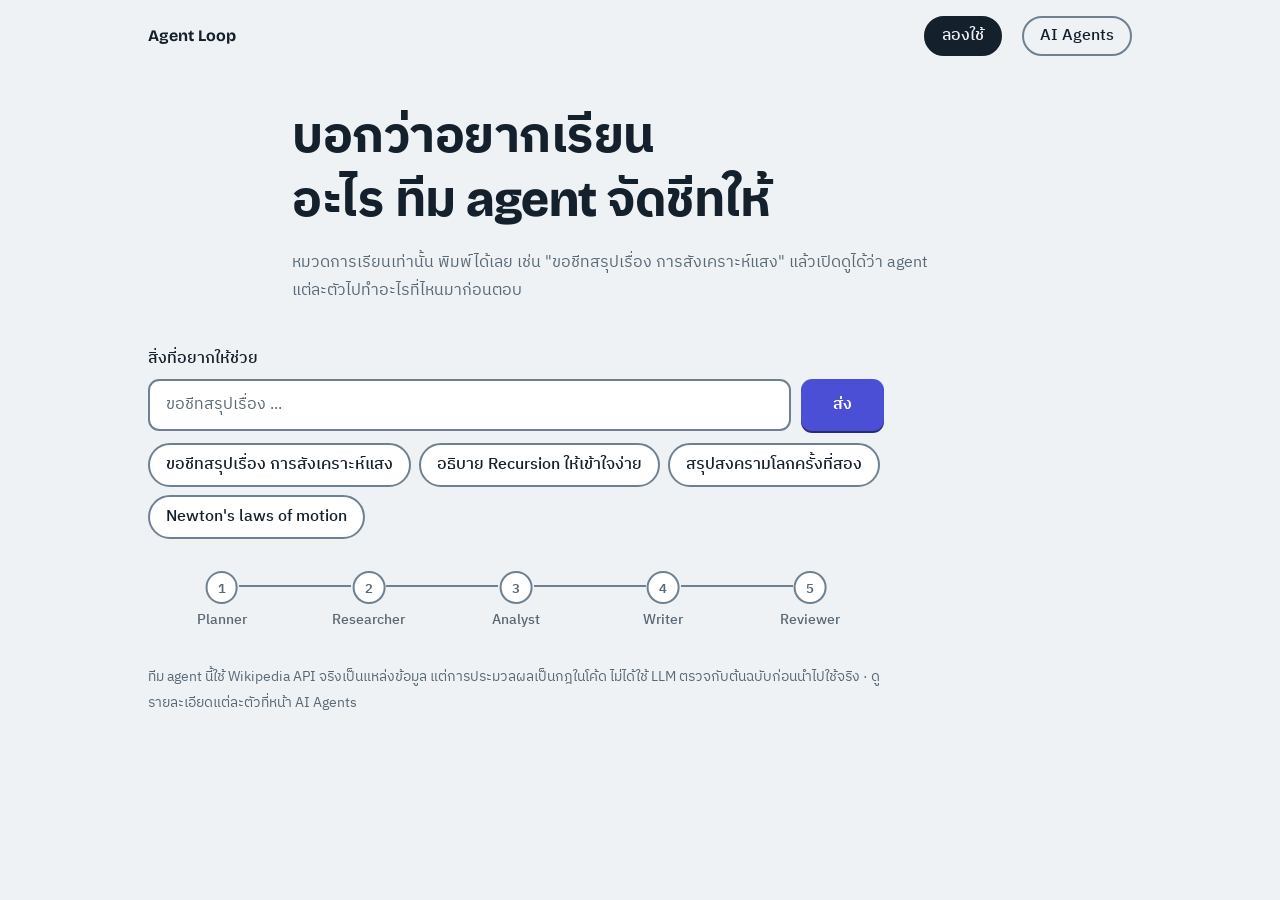
==== commit 5ea9ad2a: "Commit Playground 5" ====
--- a/index.html
+++ b/index.html
@@ -29,7 +29,7 @@
       <details id="proc"><summary>ดูว่า AI ทำอะไรมาบ้าง <span id="status" class="status"></span></summary><ol id="trace" class="trace"></ol></details>
     </div>
     <article class="panel" id="sheetBox" hidden><h2>ชีทสรุป</h2><div id="sheet" class="sheet"></div>
-      <div class="acts"><button type="button" id="copy">คัดลอก Markdown</button><button type="button" id="dl">ดาวน์โหลด .md</button></div></article>
+      <div class="acts"><button type="button" id="dl" class="primary">ดาวน์โหลด .md</button><button type="button" id="copy">คัดลอก Markdown</button></div></article>
   </section>
   <p class="note">ทีม agent นี้ใช้ Wikipedia API จริงเป็นแหล่งข้อมูล แต่การประมวลผลเป็นกฎในโค้ด ไม่ได้ใช้ LLM ตรวจกับต้นฉบับก่อนนำไปใช้จริง · ดูรายละเอียดแต่ละตัวที่หน้า AI Agents</p>
 </main>
--- a/style.css
+++ b/style.css
@@ -1,53 +1,55 @@
-:root{--bg:#eef2f5;--surface:#fff;--ink:#14202b;--mute:#586875;--line:#cfd8df;--think:#4b4fd6;--tool:#a85f00;--observe:#1a7f53;--soft:#e6e7fb;--on:#fff;color-scheme:light dark}
-@media(prefers-color-scheme:dark){:root{--bg:#0f1720;--surface:#17212b;--ink:#e8eef3;--mute:#9fb0be;--line:#2b3a47;--think:#9a9dff;--tool:#f0a64a;--observe:#4fcf9a;--soft:#232647;--on:#0f1720}}
+:root{--bg:#eef2f5;--surface:#fff;--ink:#14202b;--mute:#586875;--line:#cfd8df;--edge:#6f8190;--think:#4b4fd6;--tool:#a85f00;--observe:#1a7f53;--soft:#e6e7fb;--on:#fff;color-scheme:light dark}
+@media(prefers-color-scheme:dark){:root{--bg:#0f1720;--surface:#17212b;--ink:#e8eef3;--mute:#9fb0be;--line:#2b3a47;--edge:#6f8294;--think:#9a9dff;--tool:#f0a64a;--observe:#4fcf9a;--soft:#232647;--on:#0f1720}}
 *{box-sizing:border-box}
 body{margin:0;background:var(--bg);color:var(--ink);font:400 1rem/1.75 "IBM Plex Sans Thai",system-ui,sans-serif}
 h1,h2,h3{font-family:"Bricolage Grotesque","IBM Plex Sans Thai",sans-serif;line-height:1.3;margin:0}
 .nav{display:flex;gap:1.25rem;align-items:center;max-width:64rem;margin:0 auto;padding:1rem 1.25rem}
 .nav b{margin-right:auto;font-family:"Bricolage Grotesque",sans-serif}
-.nav a{color:var(--mute);text-decoration:none;padding:.4rem 0;border-bottom:2px solid transparent}.nav a:hover{color:var(--ink)}
-.nav a[aria-current]{color:var(--ink);border-bottom-color:var(--think)}
+.nav a{color:var(--ink);text-decoration:none;min-height:40px;display:inline-flex;align-items:center;padding:0 1rem;border:2px solid var(--edge);border-radius:999px;font-weight:500}.nav a:hover{border-color:var(--think);background:var(--soft)}
+.nav a[aria-current]{background:var(--ink);color:var(--bg);border-color:var(--ink)}
 .hero{max-width:46rem;margin:0 auto;padding:2rem 1.25rem 1rem}
 .hero h1{font-size:clamp(1.9rem,5.5vw,3.1rem);font-weight:800;letter-spacing:-.01em;text-wrap:balance}
 .hero p{color:var(--mute);margin:1rem 0 0;max-width:40rem}
 main{max-width:64rem;margin:0 auto;padding:0 1.25rem 4rem}
 .ask{margin:1.5rem 0 0;max-width:46rem}.ask label{font-weight:500}
 .row{display:flex;gap:.6rem;margin:.4rem 0 .8rem}
-input{flex:1;min-width:0;min-height:48px;font:inherit;padding:.6rem 1rem;border:1.5px solid var(--line);border-radius:.7rem;background:var(--surface);color:var(--ink)}
+input{flex:1;min-width:0;min-height:48px;font:inherit;padding:.6rem 1rem;border:2px solid var(--edge);border-radius:.7rem;background:var(--surface);color:var(--ink)}
 input::placeholder{color:var(--mute)}
 button{font:inherit;cursor:pointer}
-.run{min-height:48px;background:var(--think);color:var(--on);border:0;padding:0 1.5rem;border-radius:.7rem;font-weight:500}.run:disabled{opacity:.55;cursor:wait}
+.run{min-height:48px;background:var(--think);color:var(--on);border:0;padding:0 2rem;border-radius:.7rem;font-weight:600;box-shadow:0 2px 0 color-mix(in srgb,var(--think) 55%,#000)}.run:hover{background:color-mix(in srgb,var(--think) 82%,var(--ink))}.run:active{transform:translateY(1px);box-shadow:none}.run:disabled{opacity:.55;cursor:wait}
 .chips{display:flex;flex-wrap:wrap;gap:.5rem}
-.chip,.acts button,.card button{min-height:44px;display:inline-flex;align-items:center;border:1.5px solid var(--line);background:var(--surface);color:var(--ink);padding:0 1rem;border-radius:999px}
-.chip:hover,.acts button:hover{border-color:var(--think)}
+.chip,.acts button,.card button{min-height:44px;display:inline-flex;align-items:center;border:2px solid var(--edge);background:var(--surface);color:var(--ink);padding:0 1rem;border-radius:999px;font-weight:500}
+.chip:hover,.acts button:hover,.card button:hover{border-color:var(--think);background:var(--soft)}
+.acts button.primary{background:var(--think);border-color:var(--think);color:var(--on);font-weight:600;padding:0 1.5rem}.acts button.primary:hover{background:color-mix(in srgb,var(--think) 82%,var(--ink))}
 :is(button,input,a,summary):focus-visible{outline:3px solid var(--tool);outline-offset:2px}
 .pipe{display:flex;list-style:none;margin:2rem 0 .5rem;padding:0;counter-reset:s;max-width:46rem}
-.pipe li{flex:1;min-width:0;position:relative;text-align:center;font-size:.85rem;color:var(--mute);padding-top:2.3rem;overflow-wrap:anywhere}
-.pipe li::before{content:counter(s);counter-increment:s;position:absolute;top:0;left:50%;transform:translateX(-50%);width:1.8rem;height:1.8rem;border-radius:50%;border:2px solid var(--line);background:var(--surface);display:grid;place-items:center;font:500 .8rem "IBM Plex Mono",monospace;z-index:1}
-.pipe li::after{content:"";position:absolute;top:.85rem;left:calc(50% + 1.1rem);right:calc(-50% + 1.1rem);height:2px;background:var(--line)}
+.pipe li{flex:1;min-width:0;position:relative;text-align:center;font-size:.9rem;font-weight:500;color:var(--mute);padding-top:2.3rem;overflow-wrap:anywhere}
+.pipe li::before{content:counter(s);counter-increment:s;position:absolute;top:0;left:50%;transform:translateX(-50%);width:1.8rem;height:1.8rem;border-radius:50%;border:2px solid var(--edge);background:var(--surface);display:grid;place-items:center;font:600 .8rem "IBM Plex Mono",monospace;z-index:1}
+.pipe li::after{content:"";position:absolute;top:.85rem;left:calc(50% + 1.1rem);right:calc(-50% + 1.1rem);height:2px;background:var(--edge)}
 .pipe li:last-child::after{display:none}
 .pipe li.done{color:var(--ink)}.pipe li.done::before{content:"✓";background:var(--observe);border-color:var(--observe);color:var(--surface)}.pipe li.done::after{background:var(--observe)}
-.pipe li.active{color:var(--ink);font-weight:500}.pipe li.active::before{border-color:var(--think);box-shadow:0 0 0 4px var(--soft);animation:pulse 1.4s ease-in-out infinite}
+.pipe li.active{color:var(--ink);font-weight:600}.pipe li.active::before{border-color:var(--think);box-shadow:0 0 0 4px var(--soft);animation:pulse 1.4s ease-in-out infinite}
 .pipe li.fail{color:var(--ink)}.pipe li.fail::before{content:"!";border-color:var(--tool);color:var(--tool)}
 @keyframes pulse{50%{box-shadow:0 0 0 7px var(--soft)}}
 .bubble{border-radius:1rem;padding:.9rem 1.15rem;margin:.9rem 0;max-width:46rem}
 .bubble.user{background:var(--ink);color:var(--bg);margin-left:auto;width:fit-content;border-bottom-right-radius:.25rem}
-.bubble.bot{background:var(--surface);border:1px solid var(--line);border-bottom-left-radius:.25rem}.bubble p{margin:0 0 .7rem}
+.bubble.bot{background:var(--surface);border:1px solid var(--line);box-shadow:0 1px 3px color-mix(in srgb,var(--ink) 10%,transparent);border-bottom-left-radius:.25rem}.bubble p{margin:0 0 .7rem}
 .busy::before{content:"";display:inline-block;width:.9em;height:.9em;margin-right:.5em;vertical-align:-.1em;border:2px solid var(--line);border-top-color:var(--think);border-radius:50%;animation:spin .8s linear infinite}
 @keyframes spin{to{transform:rotate(360deg)}}
-details summary{cursor:pointer;color:var(--think);font-weight:500;padding:.3rem 0;list-style:none}
+details summary{cursor:pointer;display:flex;align-items:center;gap:8px;min-height:48px;padding:8px 16px;border:2px solid var(--edge);border-radius:12px;background:var(--bg);color:var(--ink);font-weight:600;list-style:none}
+details summary:hover,details[open] summary{border-color:var(--think)}
 details summary::-webkit-details-marker{display:none}
-details summary::before{content:"▸";display:inline-block;margin-right:.5rem;transition:transform .15s}
+details summary::before{content:"▸";color:var(--think);transition:transform .15s}
 details[open] summary::before{transform:rotate(90deg)}
-.status{color:var(--mute);font-weight:400;font-size:.85rem}
+.status{margin-left:auto;color:var(--mute);font-weight:400;font-size:.85rem}
 details .trace{margin-top:.8rem}
 .trace{list-style:none;margin:0;padding:0;display:grid;gap:.7rem}
 .step{border-left:4px solid var(--c);padding:.1rem 0 .1rem .9rem;animation:in .25s ease-out;overflow-wrap:anywhere}
-.step b{color:var(--c);font-weight:500;font-size:.9rem}.step p{margin:0}
+.step b{color:var(--c);font-weight:600;font-size:.9rem}.step p{margin:0}
 .step code,.card code{display:block;font:.82rem/1.5 "IBM Plex Mono",monospace;background:var(--bg);padding:.4rem .6rem;border-radius:.4rem;margin-top:.3rem;overflow-x:auto}
 .step.msg{--c:var(--think)}.step.tool{--c:var(--tool)}.step.observe{--c:var(--observe)}
 @keyframes in{from{opacity:0;transform:translateY(4px)}to{opacity:1;transform:none}}
-.panel,.card{background:var(--surface);border:1px solid var(--line);border-radius:1rem;padding:1.25rem 1.4rem}
+.panel,.card{background:var(--surface);border:1px solid var(--line);border-radius:1rem;padding:1.25rem 1.4rem;box-shadow:0 1px 3px color-mix(in srgb,var(--ink) 10%,transparent)}
 #sheetBox{margin-top:1rem;max-width:46rem}.panel h2,.card h2{font-size:1.3rem;margin-bottom:.6rem}
 .sheet h3{font-size:1.4rem}.sheet h4{margin:1.2rem 0 .3rem;color:var(--think);font-size:.95rem}
 .sheet p,.sheet ul,.sheet ol{margin:.2rem 0}.sheet li{margin:.4rem 0}.sheet a{color:var(--think)}
@@ -56,7 +58,8 @@
 .note,.sub{color:var(--mute);font-size:.9rem}
 main>.note{max-width:46rem;margin-top:2rem}
 .tabs{display:flex;flex-wrap:wrap;gap:.5rem;margin:1.2rem 0}
-[role=tab]{min-height:44px;border:1.5px solid var(--line);background:var(--surface);color:var(--ink);padding:0 1.2rem;border-radius:999px}
+[role=tab]{min-height:44px;font-weight:500;border:2px solid var(--edge);background:var(--surface);color:var(--ink);padding:0 1.2rem;border-radius:999px}
+[role=tab]:hover{border-color:var(--think)}
 [role=tab][aria-selected=true]{background:var(--ink);color:var(--bg);border-color:var(--ink)}
 .flow{display:flex;flex-wrap:wrap;gap:.4rem;align-items:center}.node{background:var(--surface);border:1px solid var(--line);padding:.25rem .75rem;border-radius:.5rem;font-weight:500}.arr{color:var(--mute)}
 .grid{display:grid;grid-template-columns:repeat(auto-fit,minmax(19rem,1fr));gap:1.25rem;margin-top:1.25rem}
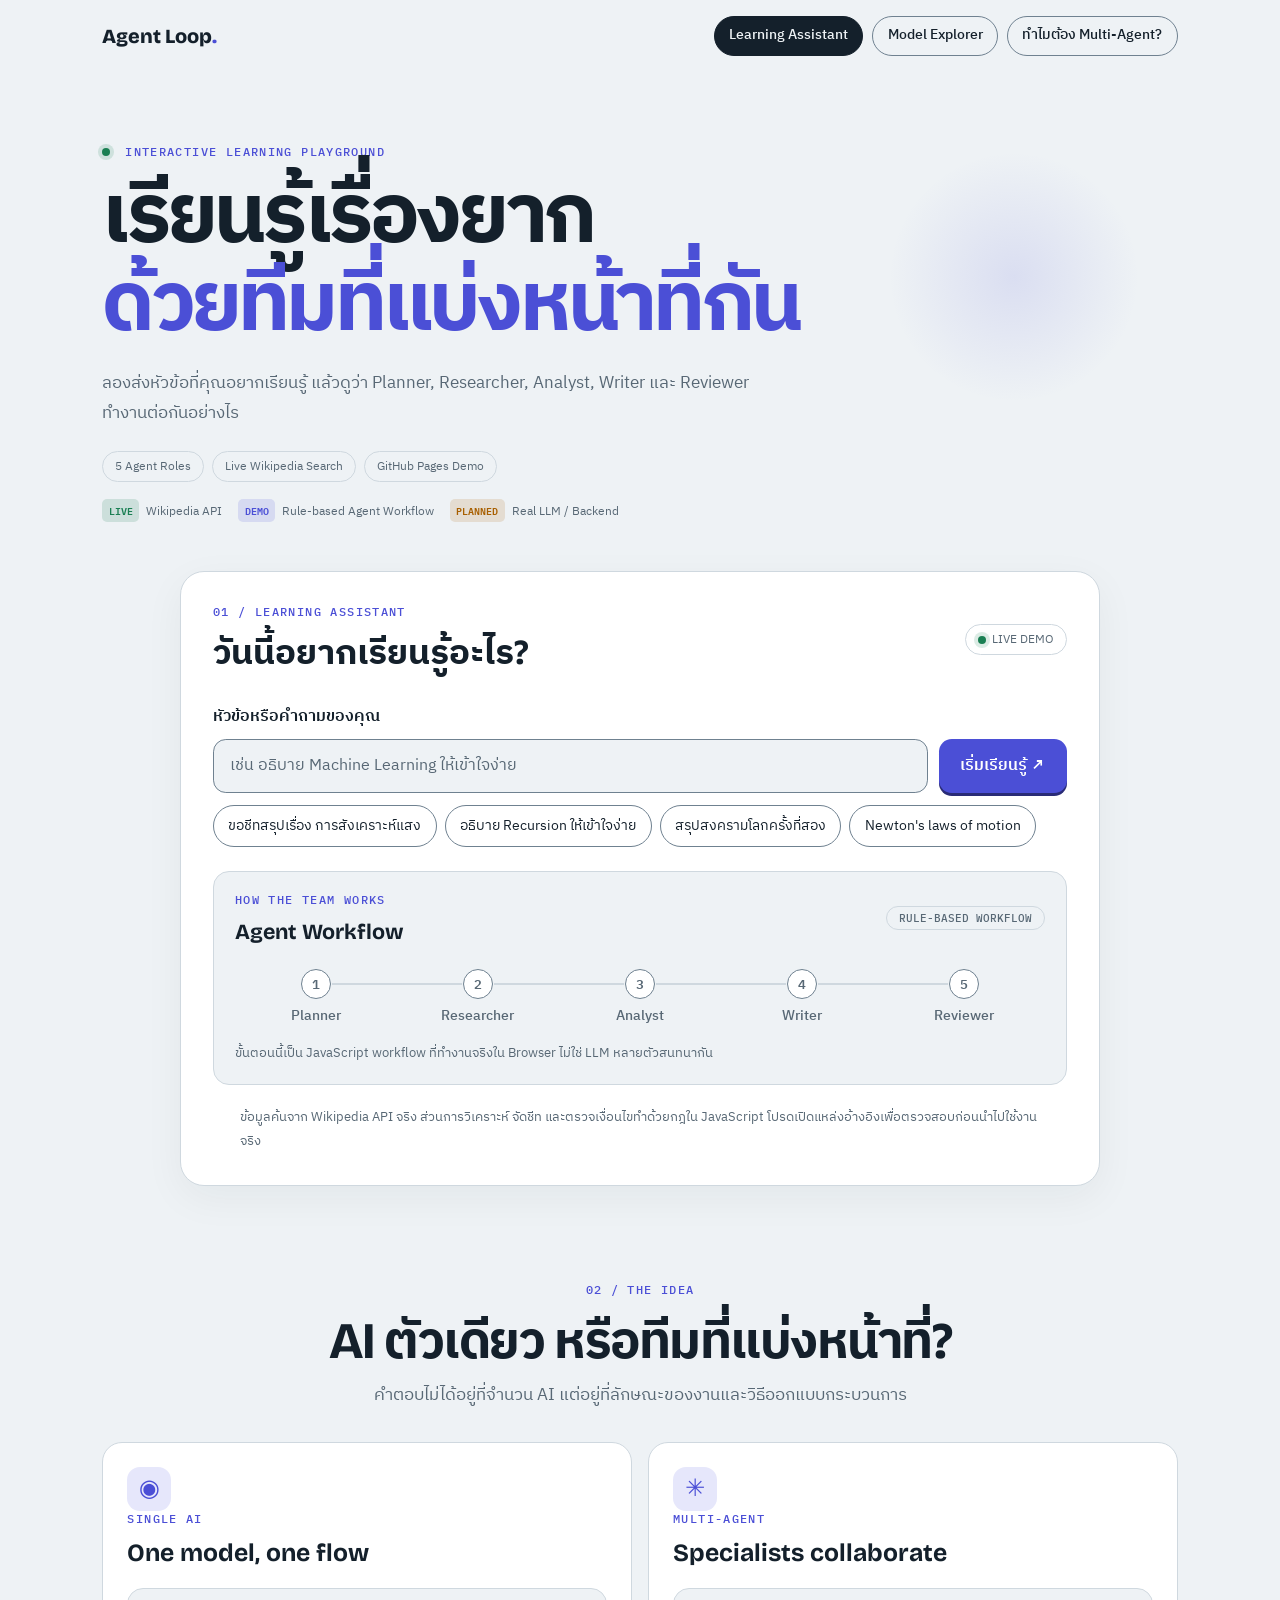
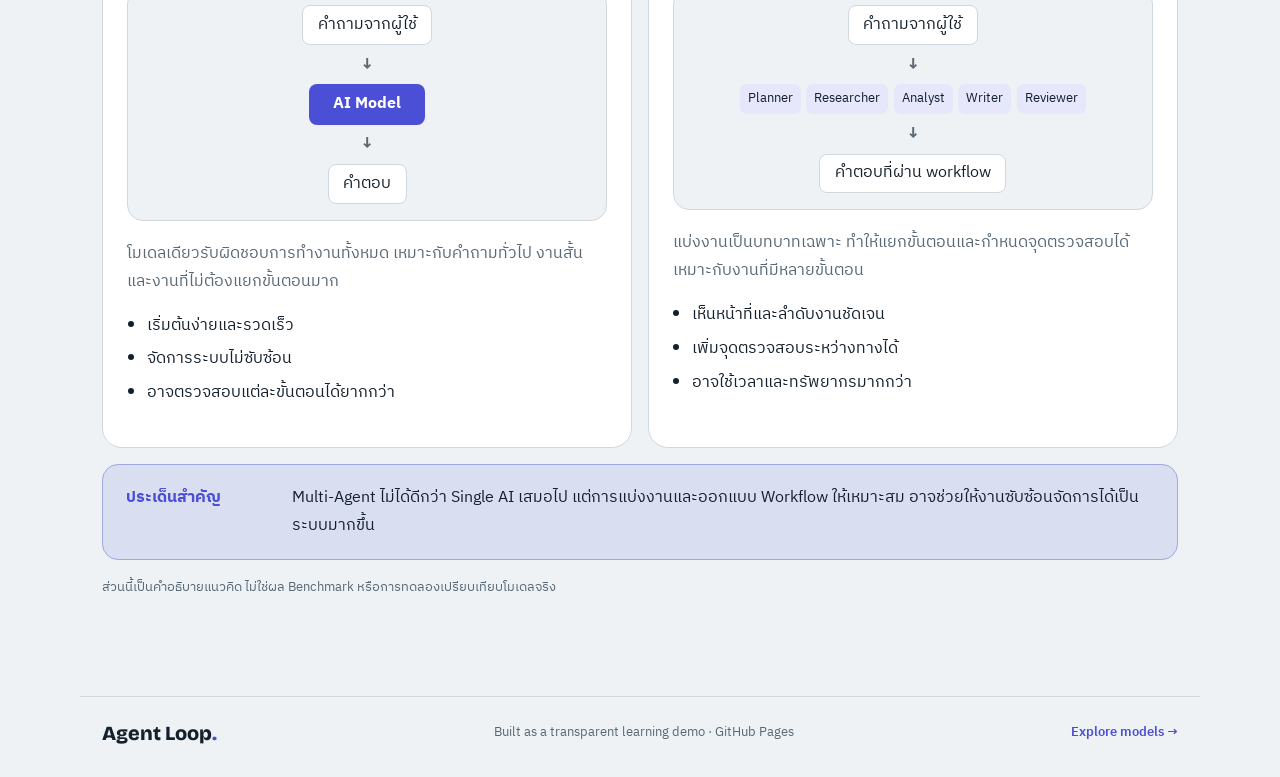
==== commit 51dc9bbb: "Update Playground 6" ====
--- a/index.html
+++ b/index.html
@@ -3,36 +3,94 @@
 <head>
 <meta charset="utf-8">
 <meta name="viewport" content="width=device-width, initial-scale=1">
-<title>Agent Loop · ผู้ช่วยสายการเรียน</title>
-<meta name="description" content="พิมพ์สิ่งที่อยากเรียน ทีม AI agent จะค้นคว้า ประมวลผล ตรวจ แล้วทำชีทสรุปพร้อมแหล่งอ้างอิง">
+<meta name="description" content="ทดลองเรียนรู้ผ่าน Agent Workflow และเข้าใจความแตกต่างระหว่าง Single AI กับ Multi-Agent">
+<title>Agent Loop · Learning Assistant</title>
 <link rel="preconnect" href="https://fonts.googleapis.com">
 <link rel="preconnect" href="https://fonts.gstatic.com" crossorigin>
-<link href="https://fonts.googleapis.com/css2?family=Bricolage+Grotesque:wght@600;800&family=IBM+Plex+Sans+Thai:wght@400;500;600&family=IBM+Plex+Mono&display=swap" rel="stylesheet">
+<link href="https://fonts.googleapis.com/css2?family=Bricolage+Grotesque:wght@600;700;800&family=IBM+Plex+Sans+Thai:wght@400;500;600&family=IBM+Plex+Mono&display=swap" rel="stylesheet">
 <link rel="stylesheet" href="style.css">
 </head>
 <body>
-<nav class="nav"><b>Agent Loop</b><a href="index.html" aria-current="page">ลองใช้</a><a href="agents.html">AI Agents</a></nav>
-<header class="hero"><h1>บอกว่าอยากเรียนอะไร ทีม agent จัดชีทให้</h1>
-<p>หมวดการเรียนเท่านั้น พิมพ์ได้เลย เช่น "ขอชีทสรุปเรื่อง การสังเคราะห์แสง" แล้วเปิดดูได้ว่า agent แต่ละตัวไปทำอะไรที่ไหนมาก่อนตอบ</p></header>
+<nav class="nav" aria-label="เมนูหลัก">
+  <a class="brand" href="index.html">Agent Loop<span class="brand-dot">.</span></a>
+  <div class="nav-links">
+    <a href="index.html" aria-current="page">Learning Assistant</a>
+    <a href="models.html">Model Explorer</a>
+    <a class="nav-anchor" href="#approach-comparison">ทำไมต้อง Multi-Agent?</a>
+  </div>
+</nav>
+
+<header class="hero">
+  <p class="eyebrow"><span class="live-dot"></span> INTERACTIVE LEARNING PLAYGROUND</p>
+  <h1>เรียนรู้เรื่องยาก<br><span class="gradient-text">ด้วยทีมที่แบ่งหน้าที่กัน</span></h1>
+  <p class="hero-copy">ลองส่งหัวข้อที่คุณอยากเรียนรู้ แล้วดูว่า Planner, Researcher, Analyst, Writer และ Reviewer ทำงานต่อกันอย่างไร</p>
+  <div class="hero-tags"><span>5 Agent Roles</span><span>Live Wikipedia Search</span><span>GitHub Pages Demo</span></div>
+  <div class="status-legend"><span><b class="legend-live">LIVE</b> Wikipedia API</span><span><b class="legend-demo">DEMO</b> Rule-based Agent Workflow</span><span><b class="legend-planned">PLANNED</b> Real LLM / Backend</span></div>
+</header>
+
 <main>
-  <form id="form" class="ask">
-    <label for="q">สิ่งที่อยากให้ช่วย</label>
-    <div class="row"><input id="q" required maxlength="100" placeholder="ขอชีทสรุปเรื่อง ..." autocomplete="off"><button class="run" id="go">ส่ง</button></div>
-    <div id="chips" class="chips" aria-label="ตัวอย่าง"></div>
-  </form>
-  <ol id="pipe" class="pipe" aria-label="ลำดับการทำงานของทีม agent"></ol>
-  <noscript><p class="note">หน้านี้ต้องเปิดใช้งาน JavaScript</p></noscript>
-  <section id="chat" hidden>
-    <div class="bubble user" id="ubub"></div>
-    <div class="bubble bot">
-      <p id="answer" aria-live="polite"></p>
-      <details id="proc"><summary>ดูว่า AI ทำอะไรมาบ้าง <span id="status" class="status"></span></summary><ol id="trace" class="trace"></ol></details>
+  <section class="workspace" aria-labelledby="ask-title">
+    <div class="section-heading">
+      <div><p class="eyebrow">01 / LEARNING ASSISTANT</p><h2 id="ask-title">วันนี้อยากเรียนรู้อะไร?</h2></div>
+      <span class="status-pill"><span class="live-dot"></span> LIVE DEMO</span>
     </div>
-    <article class="panel" id="sheetBox" hidden><h2>ชีทสรุป</h2><div id="sheet" class="sheet"></div>
-      <div class="acts"><button type="button" id="dl" class="primary">ดาวน์โหลด .md</button><button type="button" id="copy">คัดลอก Markdown</button></div></article>
+    <form id="form" class="ask">
+      <label for="q">หัวข้อหรือคำถามของคุณ</label>
+      <div class="input-row"><input id="q" required maxlength="140" placeholder="เช่น อธิบาย Machine Learning ให้เข้าใจง่าย" autocomplete="off"><button class="run" id="go" type="submit">เริ่มเรียนรู้ <span aria-hidden="true">↗</span></button></div>
+      <div id="chips" class="chips" aria-label="ตัวอย่างคำถาม"></div>
+    </form>
+
+    <section class="workflow-panel" aria-labelledby="workflow-title">
+      <div class="panel-heading"><div><p class="eyebrow">HOW THE TEAM WORKS</p><h3 id="workflow-title">Agent Workflow</h3></div><span class="demo-label">RULE-BASED WORKFLOW</span></div>
+      <ol id="pipe" class="pipe" aria-label="ลำดับการทำงานของ Agent"></ol>
+      <p class="micro-note">ขั้นตอนนี้เป็น JavaScript workflow ที่ทำงานจริงใน Browser ไม่ใช่ LLM หลายตัวสนทนากัน</p>
+    </section>
+
+    <section id="chat" class="result-area" hidden aria-live="polite">
+      <div class="bubble user" id="ubub"></div>
+      <div class="answer-card">
+        <div class="answer-top"><span class="answer-mark">✳</span><div><p class="eyebrow">LEARNING RESULT</p><h3>สรุปสำหรับคุณ</h3></div></div>
+        <p id="answer"></p>
+        <details id="proc" class="process-details"><summary>ดูขั้นตอนการทำงาน <span id="status" class="status"></span></summary><ol id="trace" class="trace"></ol></details>
+      </div>
+      <article class="sheet-card" id="sheetBox" hidden>
+        <div class="sheet-header"><div><p class="eyebrow">YOUR STUDY SHEET</p><h3>ชีทสรุป</h3></div><span class="status-pill">GENERATED IN BROWSER</span></div>
+        <div id="sheet" class="sheet"></div>
+        <div class="acts"><button type="button" id="dl" class="primary">ดาวน์โหลด .md</button><button type="button" id="copy">คัดลอก Markdown</button></div>
+      </article>
+    </section>
+    <p class="disclaimer">ข้อมูลค้นจาก Wikipedia API จริง ส่วนการวิเคราะห์ จัดชีท และตรวจเงื่อนไขทำด้วยกฎใน JavaScript โปรดเปิดแหล่งอ้างอิงเพื่อตรวจสอบก่อนนำไปใช้งานจริง</p>
   </section>
-  <p class="note">ทีม agent นี้ใช้ Wikipedia API จริงเป็นแหล่งข้อมูล แต่การประมวลผลเป็นกฎในโค้ด ไม่ได้ใช้ LLM ตรวจกับต้นฉบับก่อนนำไปใช้จริง · ดูรายละเอียดแต่ละตัวที่หน้า AI Agents</p>
+
+  <section id="approach-comparison" class="comparison-section">
+    <div class="comparison-intro">
+      <p class="eyebrow">02 / THE IDEA</p>
+      <h2>AI ตัวเดียว หรือทีมที่แบ่งหน้าที่?</h2>
+      <p>คำตอบไม่ได้อยู่ที่จำนวน AI แต่อยู่ที่ลักษณะของงานและวิธีออกแบบกระบวนการ</p>
+    </div>
+    <div class="comparison-grid">
+      <article class="compare-card single">
+        <div class="compare-icon">◉</div><p class="eyebrow">SINGLE AI</p><h3>One model, one flow</h3>
+        <div class="single-flow"><span>คำถามจากผู้ใช้</span><b>↓</b><strong>AI Model</strong><b>↓</b><span>คำตอบ</span></div>
+        <p>โมเดลเดียวรับผิดชอบการทำงานทั้งหมด เหมาะกับคำถามทั่วไป งานสั้น และงานที่ไม่ต้องแยกขั้นตอนมาก</p>
+        <ul><li>เริ่มต้นง่ายและรวดเร็ว</li><li>จัดการระบบไม่ซับซ้อน</li><li>อาจตรวจสอบแต่ละขั้นตอนได้ยากกว่า</li></ul>
+      </article>
+      <article class="compare-card multi">
+        <div class="compare-icon">✳</div><p class="eyebrow">MULTI-AGENT</p><h3>Specialists collaborate</h3>
+        <div class="multi-flow">
+          <span>คำถามจากผู้ใช้</span><b>↓</b>
+          <div class="agent-mini"><i>Planner</i><i>Researcher</i><i>Analyst</i><i>Writer</i><i>Reviewer</i></div>
+          <b>↓</b><span>คำตอบที่ผ่าน workflow</span>
+        </div>
+        <p>แบ่งงานเป็นบทบาทเฉพาะ ทำให้แยกขั้นตอนและกำหนดจุดตรวจสอบได้ เหมาะกับงานที่มีหลายขั้นตอน</p>
+        <ul><li>เห็นหน้าที่และลำดับงานชัดเจน</li><li>เพิ่มจุดตรวจสอบระหว่างทางได้</li><li>อาจใช้เวลาและทรัพยากรมากกว่า</li></ul>
+      </article>
+    </div>
+    <div class="takeaway"><strong>ประเด็นสำคัญ</strong><p>Multi-Agent ไม่ได้ดีกว่า Single AI เสมอไป แต่การแบ่งงานและออกแบบ Workflow ให้เหมาะสม อาจช่วยให้งานซับซ้อนจัดการได้เป็นระบบมากขึ้น</p></div>
+    <p class="micro-note">ส่วนนี้เป็นคำอธิบายแนวคิด ไม่ใช่ผล Benchmark หรือการทดลองเปรียบเทียบโมเดลจริง</p>
+  </section>
 </main>
+<footer><a class="brand" href="index.html">Agent Loop<span class="brand-dot">.</span></a><span>Built as a transparent learning demo · GitHub Pages</span><a href="models.html">Explore models →</a></footer>
 <script src="data.js"></script><script src="tools.js"></script><script src="app.js"></script>
 </body>
 </html>
--- a/style.css
+++ b/style.css
@@ -1,75 +1,46 @@
-:root{--bg:#eef2f5;--surface:#fff;--ink:#14202b;--mute:#586875;--line:#cfd8df;--edge:#6f8190;--think:#4b4fd6;--tool:#a85f00;--observe:#1a7f53;--soft:#e6e7fb;--on:#fff;color-scheme:light dark}
-@media(prefers-color-scheme:dark){:root{--bg:#0f1720;--surface:#17212b;--ink:#e8eef3;--mute:#9fb0be;--line:#2b3a47;--edge:#6f8294;--think:#9a9dff;--tool:#f0a64a;--observe:#4fcf9a;--soft:#232647;--on:#0f1720}}
+ :root{--bg:#eef2f5;--surface:#fff;--ink:#14202b;--mute:#586875;--line:#cfd8df;--edge:#6f8190;--think:#4b4fd6;--tool:#a85f00;--observe:#1a7f53;--soft:#e6e7fb;--on:#fff;--glow:rgba(75,79,214,.12);color-scheme:light}
+@media(prefers-color-scheme:dark){:root{--bg:#0f1720;--surface:#17212b;--ink:#e8eef3;--mute:#9fb0be;--line:#2b3a47;--edge:#6f8294;--think:#9a9dff;--tool:#f0a64a;--observe:#4fcf9a;--soft:#232647;--on:#0f1720;--glow:rgba(154,157,255,.12);color-scheme:dark}}
 *{box-sizing:border-box}
+html{scroll-behavior:smooth;scroll-padding-top:90px}
 body{margin:0;background:var(--bg);color:var(--ink);font:400 1rem/1.75 "IBM Plex Sans Thai",system-ui,sans-serif}
-h1,h2,h3{font-family:"Bricolage Grotesque","IBM Plex Sans Thai",sans-serif;line-height:1.3;margin:0}
-.nav{display:flex;gap:1.25rem;align-items:center;max-width:64rem;margin:0 auto;padding:1rem 1.25rem}
-.nav b{margin-right:auto;font-family:"Bricolage Grotesque",sans-serif}
-.nav a{color:var(--ink);text-decoration:none;min-height:40px;display:inline-flex;align-items:center;padding:0 1rem;border:2px solid var(--edge);border-radius:999px;font-weight:500}.nav a:hover{border-color:var(--think);background:var(--soft)}
-.nav a[aria-current]{background:var(--ink);color:var(--bg);border-color:var(--ink)}
-.hero{max-width:46rem;margin:0 auto;padding:2rem 1.25rem 1rem}
-.hero h1{font-size:clamp(1.9rem,5.5vw,3.1rem);font-weight:800;letter-spacing:-.01em;text-wrap:balance}
-.hero p{color:var(--mute);margin:1rem 0 0;max-width:40rem}
-main{max-width:64rem;margin:0 auto;padding:0 1.25rem 4rem}
-.ask{margin:1.5rem 0 0;max-width:46rem}.ask label{font-weight:500}
-.row{display:flex;gap:.6rem;margin:.4rem 0 .8rem}
-input{flex:1;min-width:0;min-height:48px;font:inherit;padding:.6rem 1rem;border:2px solid var(--edge);border-radius:.7rem;background:var(--surface);color:var(--ink)}
-input::placeholder{color:var(--mute)}
-button{font:inherit;cursor:pointer}
-.run{min-height:48px;background:var(--think);color:var(--on);border:0;padding:0 2rem;border-radius:.7rem;font-weight:600;box-shadow:0 2px 0 color-mix(in srgb,var(--think) 55%,#000)}.run:hover{background:color-mix(in srgb,var(--think) 82%,var(--ink))}.run:active{transform:translateY(1px);box-shadow:none}.run:disabled{opacity:.55;cursor:wait}
-.chips{display:flex;flex-wrap:wrap;gap:.5rem}
-.chip,.acts button,.card button{min-height:44px;display:inline-flex;align-items:center;border:2px solid var(--edge);background:var(--surface);color:var(--ink);padding:0 1rem;border-radius:999px;font-weight:500}
-.chip:hover,.acts button:hover,.card button:hover{border-color:var(--think);background:var(--soft)}
-.acts button.primary{background:var(--think);border-color:var(--think);color:var(--on);font-weight:600;padding:0 1.5rem}.acts button.primary:hover{background:color-mix(in srgb,var(--think) 82%,var(--ink))}
-:is(button,input,a,summary):focus-visible{outline:3px solid var(--tool);outline-offset:2px}
-.pipe{display:flex;list-style:none;margin:2rem 0 .5rem;padding:0;counter-reset:s;max-width:46rem}
-.pipe li{flex:1;min-width:0;position:relative;text-align:center;font-size:.9rem;font-weight:500;color:var(--mute);padding-top:2.3rem;overflow-wrap:anywhere}
-.pipe li::before{content:counter(s);counter-increment:s;position:absolute;top:0;left:50%;transform:translateX(-50%);width:1.8rem;height:1.8rem;border-radius:50%;border:2px solid var(--edge);background:var(--surface);display:grid;place-items:center;font:600 .8rem "IBM Plex Mono",monospace;z-index:1}
-.pipe li::after{content:"";position:absolute;top:.85rem;left:calc(50% + 1.1rem);right:calc(-50% + 1.1rem);height:2px;background:var(--edge)}
-.pipe li:last-child::after{display:none}
-.pipe li.done{color:var(--ink)}.pipe li.done::before{content:"✓";background:var(--observe);border-color:var(--observe);color:var(--surface)}.pipe li.done::after{background:var(--observe)}
-.pipe li.active{color:var(--ink);font-weight:600}.pipe li.active::before{border-color:var(--think);box-shadow:0 0 0 4px var(--soft);animation:pulse 1.4s ease-in-out infinite}
-.pipe li.fail{color:var(--ink)}.pipe li.fail::before{content:"!";border-color:var(--tool);color:var(--tool)}
-@keyframes pulse{50%{box-shadow:0 0 0 7px var(--soft)}}
-.bubble{border-radius:1rem;padding:.9rem 1.15rem;margin:.9rem 0;max-width:46rem}
-.bubble.user{background:var(--ink);color:var(--bg);margin-left:auto;width:fit-content;border-bottom-right-radius:.25rem}
-.bubble.bot{background:var(--surface);border:1px solid var(--line);box-shadow:0 1px 3px color-mix(in srgb,var(--ink) 10%,transparent);border-bottom-left-radius:.25rem}.bubble p{margin:0 0 .7rem}
-.busy::before{content:"";display:inline-block;width:.9em;height:.9em;margin-right:.5em;vertical-align:-.1em;border:2px solid var(--line);border-top-color:var(--think);border-radius:50%;animation:spin .8s linear infinite}
-@keyframes spin{to{transform:rotate(360deg)}}
-details summary{cursor:pointer;display:flex;align-items:center;gap:8px;min-height:48px;padding:8px 16px;border:2px solid var(--edge);border-radius:12px;background:var(--bg);color:var(--ink);font-weight:600;list-style:none}
-details summary:hover,details[open] summary{border-color:var(--think)}
-details summary::-webkit-details-marker{display:none}
-details summary::before{content:"▸";color:var(--think);transition:transform .15s}
-details[open] summary::before{transform:rotate(90deg)}
-.status{margin-left:auto;color:var(--mute);font-weight:400;font-size:.85rem}
-details .trace{margin-top:.8rem}
-.trace{list-style:none;margin:0;padding:0;display:grid;gap:.7rem}
-.step{border-left:4px solid var(--c);padding:.1rem 0 .1rem .9rem;animation:in .25s ease-out;overflow-wrap:anywhere}
-.step b{color:var(--c);font-weight:600;font-size:.9rem}.step p{margin:0}
-.step code,.card code{display:block;font:.82rem/1.5 "IBM Plex Mono",monospace;background:var(--bg);padding:.4rem .6rem;border-radius:.4rem;margin-top:.3rem;overflow-x:auto}
-.step.msg{--c:var(--think)}.step.tool{--c:var(--tool)}.step.observe{--c:var(--observe)}
-@keyframes in{from{opacity:0;transform:translateY(4px)}to{opacity:1;transform:none}}
-.panel,.card{background:var(--surface);border:1px solid var(--line);border-radius:1rem;padding:1.25rem 1.4rem;box-shadow:0 1px 3px color-mix(in srgb,var(--ink) 10%,transparent)}
-#sheetBox{margin-top:1rem;max-width:46rem}.panel h2,.card h2{font-size:1.3rem;margin-bottom:.6rem}
-.sheet h3{font-size:1.4rem}.sheet h4{margin:1.2rem 0 .3rem;color:var(--think);font-size:.95rem}
-.sheet p,.sheet ul,.sheet ol{margin:.2rem 0}.sheet li{margin:.4rem 0}.sheet a{color:var(--think)}
-.kws{display:flex;flex-wrap:wrap;gap:.4rem}.kw{background:var(--soft);color:var(--ink);padding:.1rem .7rem;border-radius:999px;font-size:.9rem}
-.acts{display:flex;flex-wrap:wrap;gap:.5rem;margin-top:1.2rem}
-.note,.sub{color:var(--mute);font-size:.9rem}
-main>.note{max-width:46rem;margin-top:2rem}
-.tabs{display:flex;flex-wrap:wrap;gap:.5rem;margin:1.2rem 0}
-[role=tab]{min-height:44px;font-weight:500;border:2px solid var(--edge);background:var(--surface);color:var(--ink);padding:0 1.2rem;border-radius:999px}
-[role=tab]:hover{border-color:var(--think)}
-[role=tab][aria-selected=true]{background:var(--ink);color:var(--bg);border-color:var(--ink)}
-.flow{display:flex;flex-wrap:wrap;gap:.4rem;align-items:center}.node{background:var(--surface);border:1px solid var(--line);padding:.25rem .75rem;border-radius:.5rem;font-weight:500}.arr{color:var(--mute)}
-.grid{display:grid;grid-template-columns:repeat(auto-fit,minmax(19rem,1fr));gap:1.25rem;margin-top:1.25rem}
-.card{border-top:3px solid var(--think)}.card.planned{border-style:dashed;border-top-color:var(--line)}
-.card .role{margin:0 0 .3rem;font-weight:500}
-.card h3{font-size:.95rem;color:var(--think);margin:1rem 0 .2rem;font-family:"IBM Plex Sans Thai",sans-serif}
-.card ol{margin:.2rem 0;padding-left:1.2rem}.card a{color:var(--think)}
-.badge{font:500 .75rem "IBM Plex Sans Thai",sans-serif;padding:.15rem .65rem;border-radius:999px;margin-left:.6rem;vertical-align:middle}
-.badge.live{background:color-mix(in srgb,var(--observe) 18%,transparent);color:var(--observe)}
-.badge.planned{background:color-mix(in srgb,var(--think) 18%,transparent);color:var(--think)}
-#p2 h2{margin:1.5rem 0 .6rem;font-size:1.3rem}
-@media(max-width:600px){.row{flex-direction:column}.pipe li{font-size:.72rem}}
-@media(prefers-reduced-motion:reduce){*{animation:none!important;transition:none!important}}
+h1,h2,h3{font-family:"Bricolage Grotesque","IBM Plex Sans Thai",sans-serif;line-height:1.25;margin:0}
+p{margin-top:.5rem}
+a{color:var(--think)}
+.nav{display:flex;gap:1rem;align-items:center;justify-content:space-between;max-width:70rem;margin:0 auto;padding:1rem 1.4rem;position:relative;z-index:2}
+.brand{font:800 1.25rem "Bricolage Grotesque",sans-serif;color:var(--ink);text-decoration:none;white-space:nowrap}.brand-dot{color:var(--think)}
+.nav-links{display:flex;align-items:center;gap:.55rem;flex-wrap:wrap}.nav-links a{color:var(--ink);text-decoration:none;min-height:40px;display:inline-flex;align-items:center;padding:0 .9rem;border:1px solid var(--edge);border-radius:999px;font-weight:500;font-size:.9rem}.nav-links a:hover{border-color:var(--think);background:var(--soft)}.nav-links a[aria-current]{background:var(--ink);color:var(--bg);border-color:var(--ink)}
+.hero{max-width:70rem;margin:0 auto;padding:4.5rem 1.4rem 3rem;position:relative}.hero:after{content:"";position:absolute;right:5%;top:15%;width:260px;height:260px;border-radius:50%;background:radial-gradient(circle,var(--glow),transparent 68%);pointer-events:none;z-index:-1}
+.eyebrow{font:500 .72rem "IBM Plex Mono",monospace;letter-spacing:.12em;color:var(--think);margin:0 0 .75rem}.live-dot{display:inline-block;width:8px;height:8px;border-radius:50%;background:var(--observe);margin-right:.4rem;box-shadow:0 0 0 4px color-mix(in srgb,var(--observe) 15%,transparent)}
+.hero h1{font-size:clamp(2.6rem,7vw,5.2rem);font-weight:800;letter-spacing:-.045em;line-height:1.06;max-width:850px}.gradient-text{color:var(--think)}.hero-copy{font-size:1.08rem;color:var(--mute);max-width:650px;margin:1.3rem 0 1.4rem}.hero-tags{display:flex;gap:.5rem;flex-wrap:wrap}.hero-tags span,.status-pill,.demo-label,.count-label{border:1px solid var(--line);border-radius:999px;padding:.25rem .75rem;font-size:.76rem;color:var(--mute)}
+main{max-width:70rem;margin:0 auto;padding:0 1.4rem 4rem}
+.workspace{max-width:920px;margin:0 auto;padding:2rem;background:var(--surface);border:1px solid var(--line);border-radius:1.5rem;box-shadow:0 12px 40px rgba(20,32,43,.05)}
+.section-heading,.panel-heading,.sheet-header{display:flex;justify-content:space-between;align-items:center;gap:1rem}.section-heading h2{font-size:clamp(1.5rem,4vw,2.2rem)}
+.status-pill{display:inline-flex;align-items:center;white-space:nowrap}.ask{margin:1.7rem 0 1.5rem}.ask label{font-weight:600}.input-row{display:flex;gap:.65rem;margin:.5rem 0 .8rem}
+input{flex:1;min-width:0;min-height:54px;font:inherit;padding:.7rem 1rem;border:1.5px solid var(--edge);border-radius:.8rem;background:var(--bg);color:var(--ink)}input::placeholder{color:var(--mute)}
+button{font:inherit;cursor:pointer}.run{min-height:54px;background:var(--think);color:var(--on);border:0;padding:0 1.35rem;border-radius:.8rem;font-weight:600;box-shadow:0 3px 0 color-mix(in srgb,var(--think) 55%,#000)}.run:hover{filter:brightness(1.08)}.run:active{transform:translateY(1px);box-shadow:none}.run:disabled{opacity:.55;cursor:wait}
+.chips{display:flex;flex-wrap:wrap;gap:.5rem}.chip,.acts button{min-height:42px;display:inline-flex;align-items:center;border:1px solid var(--edge);background:var(--surface);color:var(--ink);padding:0 .9rem;border-radius:999px;font-size:.88rem}.chip:hover,.acts button:hover{border-color:var(--think);background:var(--soft)}
+.workflow-panel{background:var(--bg);border:1px solid var(--line);border-radius:1rem;padding:1.2rem 1.3rem;margin-top:1.5rem}.panel-heading h3{font-size:1.35rem}.demo-label{font:500 .66rem "IBM Plex Mono",monospace}
+.pipe{display:flex;list-style:none;margin:1.5rem 0 .3rem;padding:0;counter-reset:step}.pipe li{flex:1;min-width:0;position:relative;text-align:center;font-size:.85rem;font-weight:500;color:var(--mute);padding-top:2.25rem;overflow-wrap:anywhere}.pipe li:before{content:counter(step);counter-increment:step;position:absolute;top:0;left:50%;transform:translateX(-50%);width:1.75rem;height:1.75rem;border-radius:50%;border:1.5px solid var(--edge);background:var(--surface);display:grid;place-items:center;font:600 .8rem "IBM Plex Mono",monospace;z-index:1}.pipe li:after{content:"";position:absolute;top:.83rem;left:calc(50% + 1rem);right:calc(-50% + 1rem);height:2px;background:var(--line)}.pipe li:last-child:after{display:none}.pipe li.done{color:var(--ink)}.pipe li.done:before{content:"✓";background:var(--observe);border-color:var(--observe);color:white}.pipe li.done:after{background:var(--observe)}.pipe li.active{color:var(--ink);font-weight:600}.pipe li.active:before{border-color:var(--think);box-shadow:0 0 0 4px var(--soft);animation:pulse 1.3s infinite}.pipe li.fail:before{content:"!";border-color:var(--tool);color:var(--tool)}
+@keyframes pulse{50%{box-shadow:0 0 0 7px var(--soft)}}.micro-note,.disclaimer,.note{color:var(--mute);font-size:.83rem}.micro-note{margin:.8rem 0 0}.disclaimer{max-width:800px;margin:1.3rem auto 0}
+.result-area{margin-top:1.6rem}.bubble{border-radius:1rem;padding:.8rem 1rem;margin:.8rem 0;max-width:80%;width:fit-content}.bubble.user{background:var(--ink);color:var(--bg);margin-left:auto;border-bottom-right-radius:.25rem;font-size:.92rem}
+.answer-card,.sheet-card{background:var(--bg);border:1px solid var(--line);border-radius:1rem;padding:1.25rem;margin-top:.8rem}.answer-top{display:flex;align-items:center;gap:.7rem}.answer-mark{font-size:1.6rem;color:var(--think)}.answer-top .eyebrow{margin:0}.answer-top h3,.sheet-header h3{font-size:1.35rem}.answer-card>p{margin:.8rem 0 1rem}
+.busy:before{content:"";display:inline-block;width:.85em;height:.85em;margin-right:.5em;vertical-align:-.1em;border:2px solid var(--line);border-top-color:var(--think);border-radius:50%;animation:spin .8s linear infinite}@keyframes spin{to{transform:rotate(360deg)}}
+details summary{cursor:pointer;display:flex;align-items:center;gap:8px;min-height:46px;padding:8px 13px;border:1px solid var(--edge);border-radius:10px;background:var(--surface);color:var(--ink);font-weight:600;list-style:none}details summary:before{content:"▸";color:var(--think)}details[open] summary:before{transform:rotate(90deg)}details summary::-webkit-details-marker{display:none}.status{margin-left:auto;color:var(--mute);font-size:.8rem;font-weight:400}
+.trace{list-style:none;margin:1rem 0 0;padding:0;display:grid;gap:.7rem}.step{border-left:3px solid var(--step-color);padding:.1rem 0 .1rem .8rem;overflow-wrap:anywhere}.step b{color:var(--step-color);font-size:.88rem}.step p{margin:0}.step code{display:block;font:.78rem/1.5 "IBM Plex Mono",monospace;background:var(--surface);padding:.4rem .6rem;border-radius:.4rem;margin-top:.3rem;overflow-wrap:anywhere}.step.msg{--step-color:var(--think)}.step.tool{--step-color:var(--tool)}.step.observe{--step-color:var(--observe)}
+.sheet-card{background:var(--surface);margin-top:1rem}.sheet{margin-top:1rem}.sheet h3{font-size:1.45rem}.sheet h4{margin:1.2rem 0 .3rem;color:var(--think);font-size:.95rem}.sheet p,.sheet ul,.sheet ol{margin:.2rem 0}.sheet li{margin:.4rem 0}.sheet a{color:var(--think)}.kws{display:flex;flex-wrap:wrap;gap:.4rem}.kw{background:var(--soft);color:var(--ink);padding:.1rem .7rem;border-radius:999px;font-size:.88rem}.acts{display:flex;flex-wrap:wrap;gap:.5rem;margin-top:1.2rem}.acts button.primary{background:var(--think);border-color:var(--think);color:white;font-weight:600}
+.comparison-section{padding:6rem 0 2rem;scroll-margin-top:30px}.comparison-intro{text-align:center;max-width:700px;margin:0 auto 2rem}.comparison-intro h2{font-size:clamp(2rem,5vw,3.2rem);letter-spacing:-.03em}.comparison-intro>p:last-child{color:var(--mute);font-size:1.05rem}
+.comparison-grid{display:grid;grid-template-columns:repeat(2,minmax(0,1fr));gap:1rem}.compare-card{background:var(--surface);border:1px solid var(--line);border-radius:1.25rem;padding:1.5rem}.compare-icon{width:44px;height:44px;border-radius:13px;display:grid;place-items:center;background:var(--soft);color:var(--think);font-size:1.5rem}.compare-card h3{font-size:1.55rem}.compare-card>p:not(.eyebrow){color:var(--mute)}.compare-card ul{padding-left:1.2rem}.compare-card li{margin:.35rem 0}.single-flow,.multi-flow{display:flex;flex-direction:column;align-items:center;gap:.35rem;margin:1.2rem 0;padding:1rem;background:var(--bg);border:1px solid var(--line);border-radius:1rem}.single-flow span,.multi-flow>span{border:1px solid var(--line);background:var(--surface);padding:.3rem .9rem;border-radius:8px}.single-flow strong{background:var(--think);color:white;padding:.4rem 1.5rem;border-radius:8px}.single-flow b,.multi-flow>b{color:var(--mute)}.agent-mini{display:flex;flex-wrap:wrap;justify-content:center;gap:.35rem}.agent-mini i{font-style:normal;background:var(--soft);color:var(--ink);border-radius:7px;padding:.25rem .5rem;font-size:.8rem}
+.takeaway{display:grid;grid-template-columns:150px 1fr;gap:1rem;align-items:start;padding:1.2rem 1.4rem;margin:1rem 0;background:var(--glow);border:1px solid color-mix(in srgb,var(--think) 35%,var(--line));border-radius:1rem}.takeaway strong{color:var(--think)}.takeaway p{margin:0}
+.models-main{padding-top:1rem}.explorer-note{max-width:850px;padding:1rem 1.2rem;border:1px solid var(--line);border-radius:1rem;background:var(--surface);margin:0 0 1.5rem}.explorer-note p{margin:.3rem 0 0;color:var(--mute);font-size:.9rem}
+.category-nav{display:flex;gap:.5rem;overflow-x:auto;padding:.3rem 0 1rem;scrollbar-width:thin}.category-nav a{flex:0 0 auto;text-decoration:none;color:var(--ink);border:1px solid var(--line);background:var(--surface);border-radius:999px;padding:.4rem .85rem;font-size:.82rem}.category-nav a:hover{border-color:var(--think);background:var(--soft)}
+.category-section{padding:2rem 0;border-bottom:1px solid var(--line);scroll-margin-top:80px}.category-heading{display:flex;align-items:end;justify-content:space-between;gap:1rem;margin-bottom:1rem}.category-heading h2{font-size:clamp(1.5rem,4vw,2.1rem)}.category-description{color:var(--mute);margin:.35rem 0 0}.count-label{font:500 .65rem "IBM Plex Mono",monospace;white-space:nowrap}
+.model-grid{display:grid;grid-template-columns:repeat(auto-fit,minmax(min(100%,260px),1fr));gap:1rem}.model-card{background:var(--surface);border:1px solid var(--line);border-top:3px solid var(--think);border-radius:1rem;padding:1.2rem;display:flex;flex-direction:column}.model-card-top{display:flex;justify-content:space-between;gap:.5rem;align-items:center}.provider-label{font-size:.8rem;color:var(--mute)}.model-type{font:500 .62rem "IBM Plex Mono",monospace;color:var(--think)}.model-card h3{font-size:1.35rem;margin:.7rem 0}.model-fit{min-height:3.5em;color:var(--mute);margin:0}.model-card h4{font-size:.9rem;margin:1rem 0 .3rem}.model-card ul{padding-left:1.15rem;margin:.2rem 0}.model-card li{font-size:.9rem;margin:.25rem 0}.caveat{font-size:.88rem;color:var(--mute);margin:.1rem 0 1rem}.official-link{margin-top:auto;padding-top:.5rem;font-weight:600;text-decoration:none}.official-link:hover{text-decoration:underline}
+.future-note{margin:3rem 0;padding:2rem;border:1px solid var(--line);border-radius:1.2rem;background:var(--surface)}.future-note h2{font-size:1.8rem}.future-note p:not(.eyebrow){color:var(--mute);max-width:650px}.future-note a{font-weight:600;text-decoration:none}
+footer{max-width:70rem;margin:0 auto;padding:1.5rem 1.4rem 2rem;border-top:1px solid var(--line);display:flex;justify-content:space-between;align-items:center;gap:1rem;color:var(--mute);font-size:.82rem}footer a:last-child{text-decoration:none;font-weight:600}.redirect-page{padding-top:5rem}
+:is(button,input,a,summary):focus-visible{outline:3px solid var(--tool);outline-offset:3px}
+[hidden]{display:none!important}
+@media(max-width:720px){.nav{align-items:flex-start;flex-direction:column}.nav-links{width:100%;gap:.4rem}.nav-links a{font-size:.8rem;padding:0 .65rem}.hero{padding-top:3rem}.workspace{padding:1.1rem}.comparison-grid{grid-template-columns:1fr}.takeaway{grid-template-columns:1fr;gap:.2rem}.category-heading{align-items:flex-start;flex-direction:column}.status-pill{font-size:.68rem}}
+@media(max-width:520px){.input-row{flex-direction:column}.run{width:100%}.pipe li{font-size:.68rem;padding-top:2rem}.pipe li:before{width:1.5rem;height:1.5rem}.pipe li:after{top:.72rem;left:calc(50% + .9rem);right:calc(-50% + .9rem)}.bubble{max-width:95%}.hero h1{font-size:2.65rem}footer{align-items:flex-start;flex-direction:column}.panel-heading{align-items:flex-start;flex-direction:column}.demo-label{font-size:.58rem}}
+@media(prefers-reduced-motion:reduce){*,*:before,*:after{scroll-behavior:auto!important;animation:none!important;transition:none!important}}
+
+.status-legend{display:flex;flex-wrap:wrap;gap:.55rem 1rem;margin-top:1.2rem;color:var(--mute);font-size:.78rem}.status-legend b{font:600 .65rem "IBM Plex Mono",monospace;padding:.15rem .4rem;border-radius:5px;margin-right:.25rem}.legend-live{background:color-mix(in srgb,var(--observe) 16%,transparent);color:var(--observe)}.legend-demo{background:color-mix(in srgb,var(--think) 15%,transparent);color:var(--think)}.legend-planned{background:color-mix(in srgb,var(--tool) 15%,transparent);color:var(--tool)}
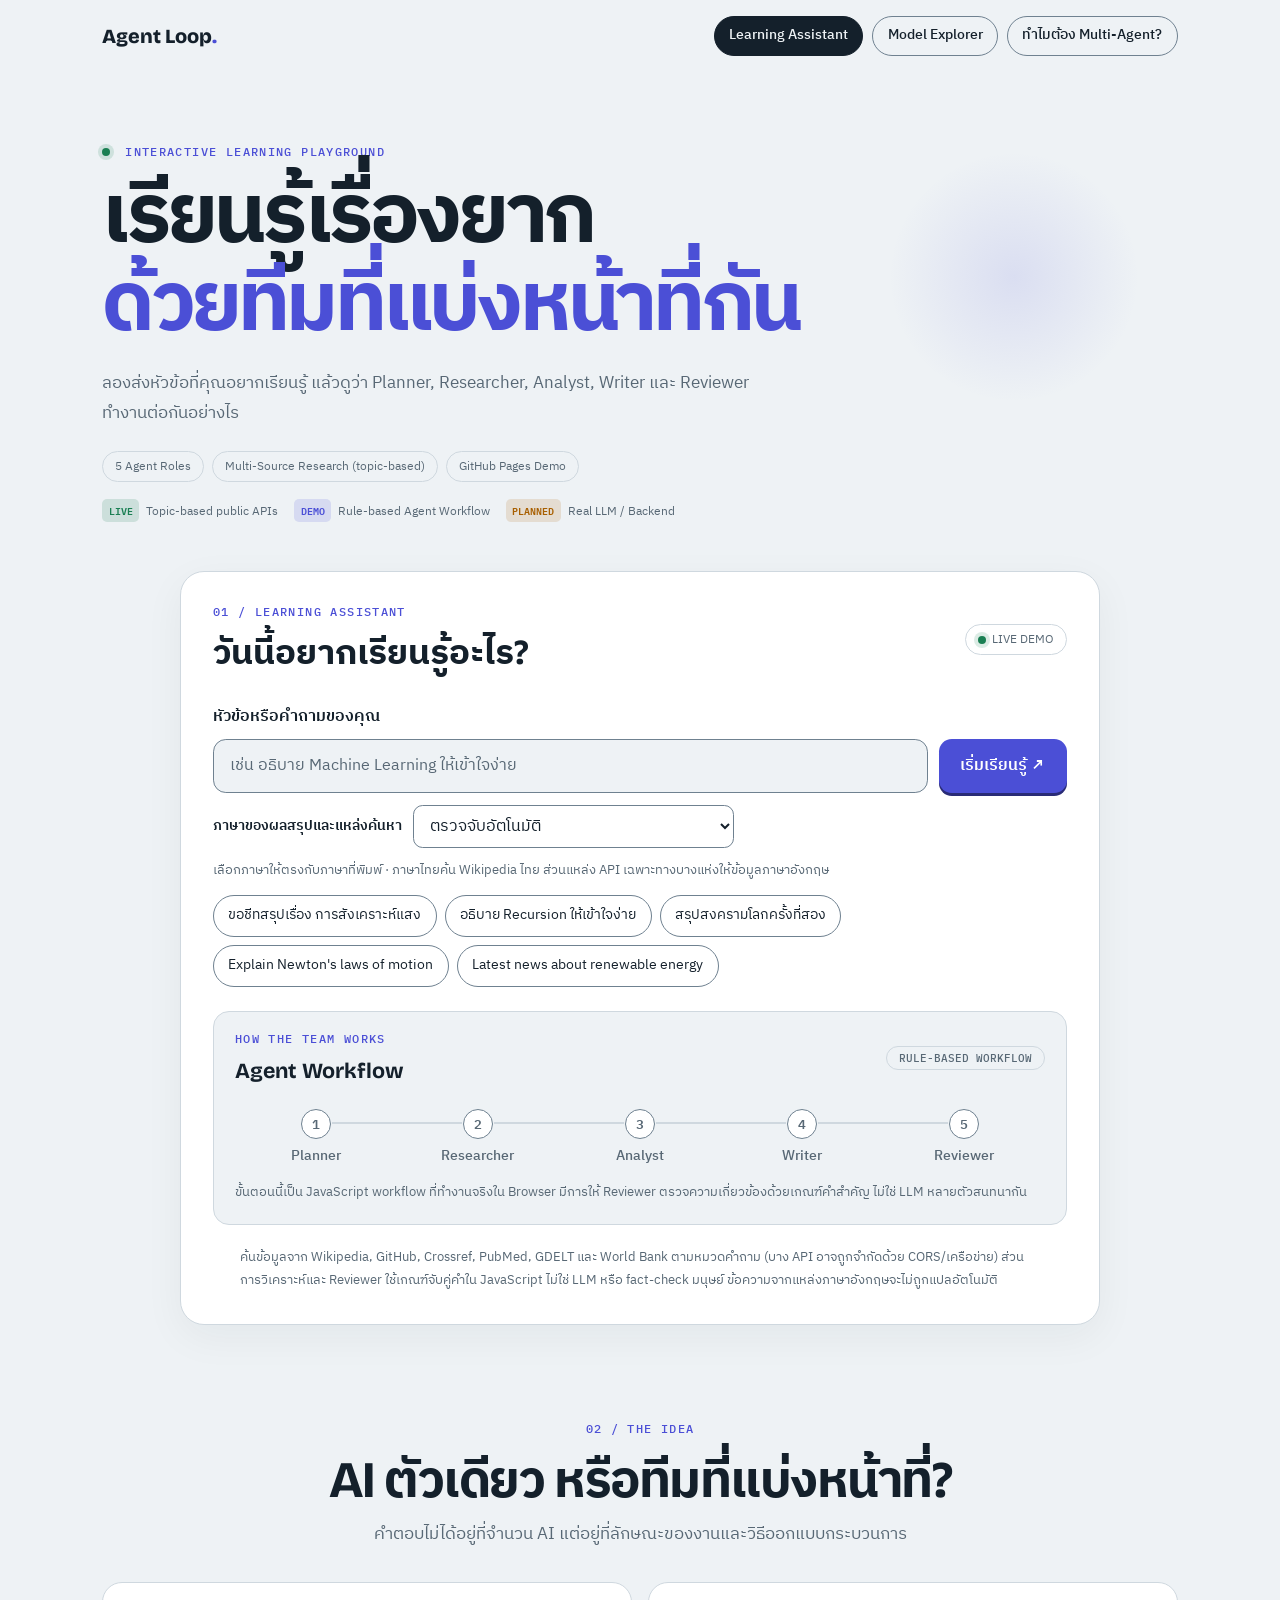
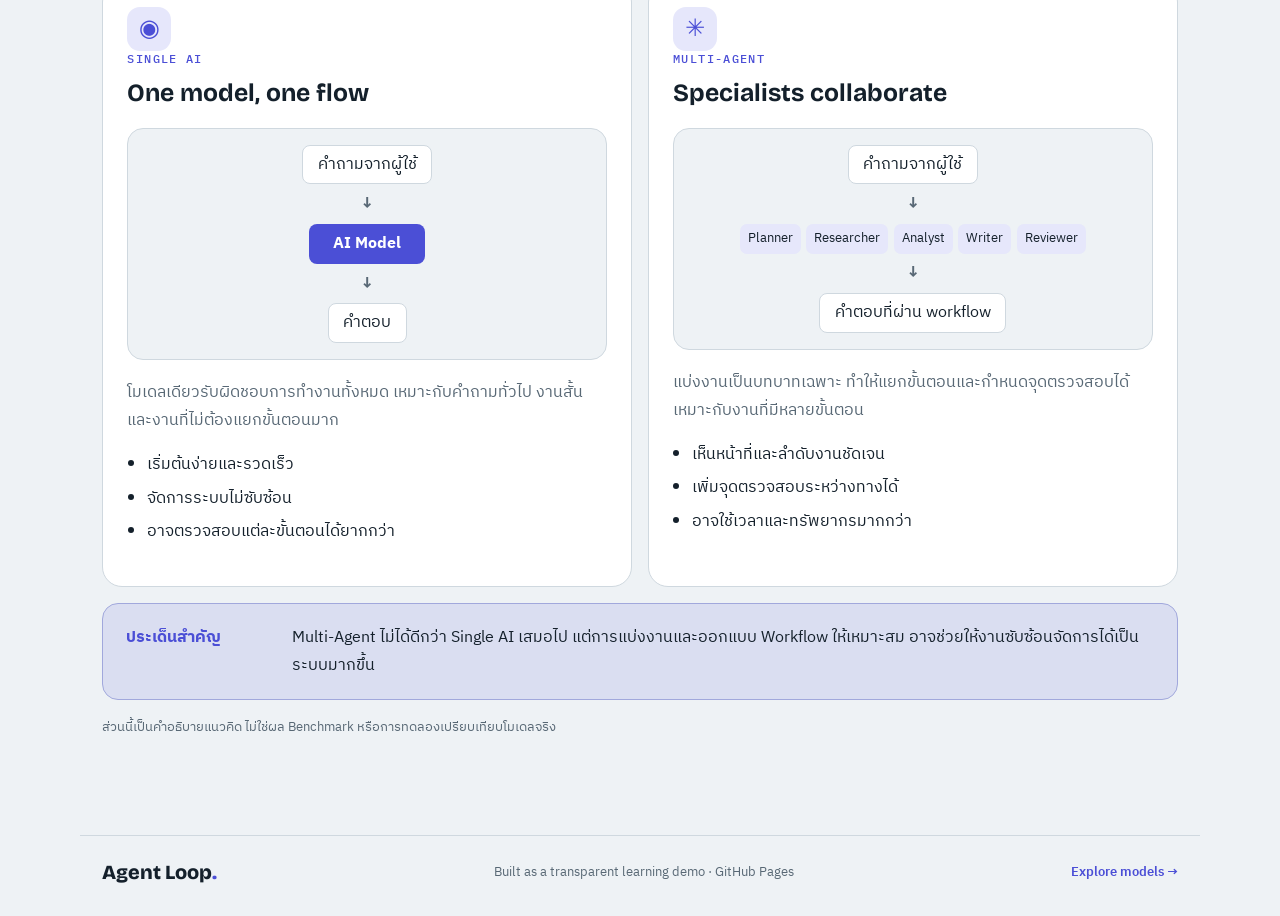
==== commit 15a98459: "Refactor Agent roles and improve workflow documentation - Updated Agent roles in data.js to enhance " ====
--- a/index.html
+++ b/index.html
@@ -24,8 +24,8 @@
   <p class="eyebrow"><span class="live-dot"></span> INTERACTIVE LEARNING PLAYGROUND</p>
   <h1>เรียนรู้เรื่องยาก<br><span class="gradient-text">ด้วยทีมที่แบ่งหน้าที่กัน</span></h1>
   <p class="hero-copy">ลองส่งหัวข้อที่คุณอยากเรียนรู้ แล้วดูว่า Planner, Researcher, Analyst, Writer และ Reviewer ทำงานต่อกันอย่างไร</p>
-  <div class="hero-tags"><span>5 Agent Roles</span><span>Live Wikipedia Search</span><span>GitHub Pages Demo</span></div>
-  <div class="status-legend"><span><b class="legend-live">LIVE</b> Wikipedia API</span><span><b class="legend-demo">DEMO</b> Rule-based Agent Workflow</span><span><b class="legend-planned">PLANNED</b> Real LLM / Backend</span></div>
+  <div class="hero-tags"><span>5 Agent Roles</span><span>Multi-Source Research (topic-based)</span><span>GitHub Pages Demo</span></div>
+  <div class="status-legend"><span><b class="legend-live">LIVE</b> Topic-based public APIs</span><span><b class="legend-demo">DEMO</b> Rule-based Agent Workflow</span><span><b class="legend-planned">PLANNED</b> Real LLM / Backend</span></div>
 </header>
 
 <main>
@@ -36,14 +36,15 @@
     </div>
     <form id="form" class="ask">
       <label for="q">หัวข้อหรือคำถามของคุณ</label>
-      <div class="input-row"><input id="q" required maxlength="140" placeholder="เช่น อธิบาย Machine Learning ให้เข้าใจง่าย" autocomplete="off"><button class="run" id="go" type="submit">เริ่มเรียนรู้ <span aria-hidden="true">↗</span></button></div>
+      <div class="input-row"><input id="q" required maxlength="180" placeholder="เช่น อธิบาย Machine Learning ให้เข้าใจง่าย" autocomplete="off"><button class="run" id="go" type="submit">เริ่มเรียนรู้ <span aria-hidden="true">↗</span></button></div>
+      <div class="language-row"><label for="language">ภาษาของผลสรุปและแหล่งค้นหา</label><select id="language" class="language-select"><option value="auto">ตรวจจับอัตโนมัติ</option><option value="th">ภาษาไทย · ค้น Wikipedia ไทย</option><option value="en">English · search topic-specific sources</option></select><span class="micro-note">เลือกภาษาให้ตรงกับภาษาที่พิมพ์ · ภาษาไทยค้น Wikipedia ไทย ส่วนแหล่ง API เฉพาะทางบางแห่งให้ข้อมูลภาษาอังกฤษ</span></div>
       <div id="chips" class="chips" aria-label="ตัวอย่างคำถาม"></div>
     </form>
 
     <section class="workflow-panel" aria-labelledby="workflow-title">
       <div class="panel-heading"><div><p class="eyebrow">HOW THE TEAM WORKS</p><h3 id="workflow-title">Agent Workflow</h3></div><span class="demo-label">RULE-BASED WORKFLOW</span></div>
       <ol id="pipe" class="pipe" aria-label="ลำดับการทำงานของ Agent"></ol>
-      <p class="micro-note">ขั้นตอนนี้เป็น JavaScript workflow ที่ทำงานจริงใน Browser ไม่ใช่ LLM หลายตัวสนทนากัน</p>
+      <p class="micro-note">ขั้นตอนนี้เป็น JavaScript workflow ที่ทำงานจริงใน Browser มีการให้ Reviewer ตรวจความเกี่ยวข้องด้วยเกณฑ์คำสำคัญ ไม่ใช่ LLM หลายตัวสนทนากัน</p>
     </section>
 
     <section id="chat" class="result-area" hidden aria-live="polite">
@@ -59,7 +60,7 @@
         <div class="acts"><button type="button" id="dl" class="primary">ดาวน์โหลด .md</button><button type="button" id="copy">คัดลอก Markdown</button></div>
       </article>
     </section>
-    <p class="disclaimer">ข้อมูลค้นจาก Wikipedia API จริง ส่วนการวิเคราะห์ จัดชีท และตรวจเงื่อนไขทำด้วยกฎใน JavaScript โปรดเปิดแหล่งอ้างอิงเพื่อตรวจสอบก่อนนำไปใช้งานจริง</p>
+    <p class="disclaimer">ค้นข้อมูลจาก Wikipedia, GitHub, Crossref, PubMed, GDELT และ World Bank ตามหมวดคำถาม (บาง API อาจถูกจำกัดด้วย CORS/เครือข่าย) ส่วนการวิเคราะห์และ Reviewer ใช้เกณฑ์จับคู่คำใน JavaScript ไม่ใช่ LLM หรือ fact-check มนุษย์ ข้อความจากแหล่งภาษาอังกฤษจะไม่ถูกแปลอัตโนมัติ</p>
   </section>
 
   <section id="approach-comparison" class="comparison-section">
--- a/style.css
+++ b/style.css
@@ -44,3 +44,5 @@
 @media(prefers-reduced-motion:reduce){*,*:before,*:after{scroll-behavior:auto!important;animation:none!important;transition:none!important}}
 
 .status-legend{display:flex;flex-wrap:wrap;gap:.55rem 1rem;margin-top:1.2rem;color:var(--mute);font-size:.78rem}.status-legend b{font:600 .65rem "IBM Plex Mono",monospace;padding:.15rem .4rem;border-radius:5px;margin-right:.25rem}.legend-live{background:color-mix(in srgb,var(--observe) 16%,transparent);color:var(--observe)}.legend-demo{background:color-mix(in srgb,var(--think) 15%,transparent);color:var(--think)}.legend-planned{background:color-mix(in srgb,var(--tool) 15%,transparent);color:var(--tool)}
+
+.language-row{display:flex;align-items:center;gap:.7rem;flex-wrap:wrap;margin:.45rem 0 .8rem}.language-row label{font-size:.88rem;font-weight:600}.language-select{min-height:38px;padding:.35rem .75rem;border:1px solid var(--edge);border-radius:.6rem;background:var(--surface);color:var(--ink);font:inherit}.language-row .micro-note{margin:0}
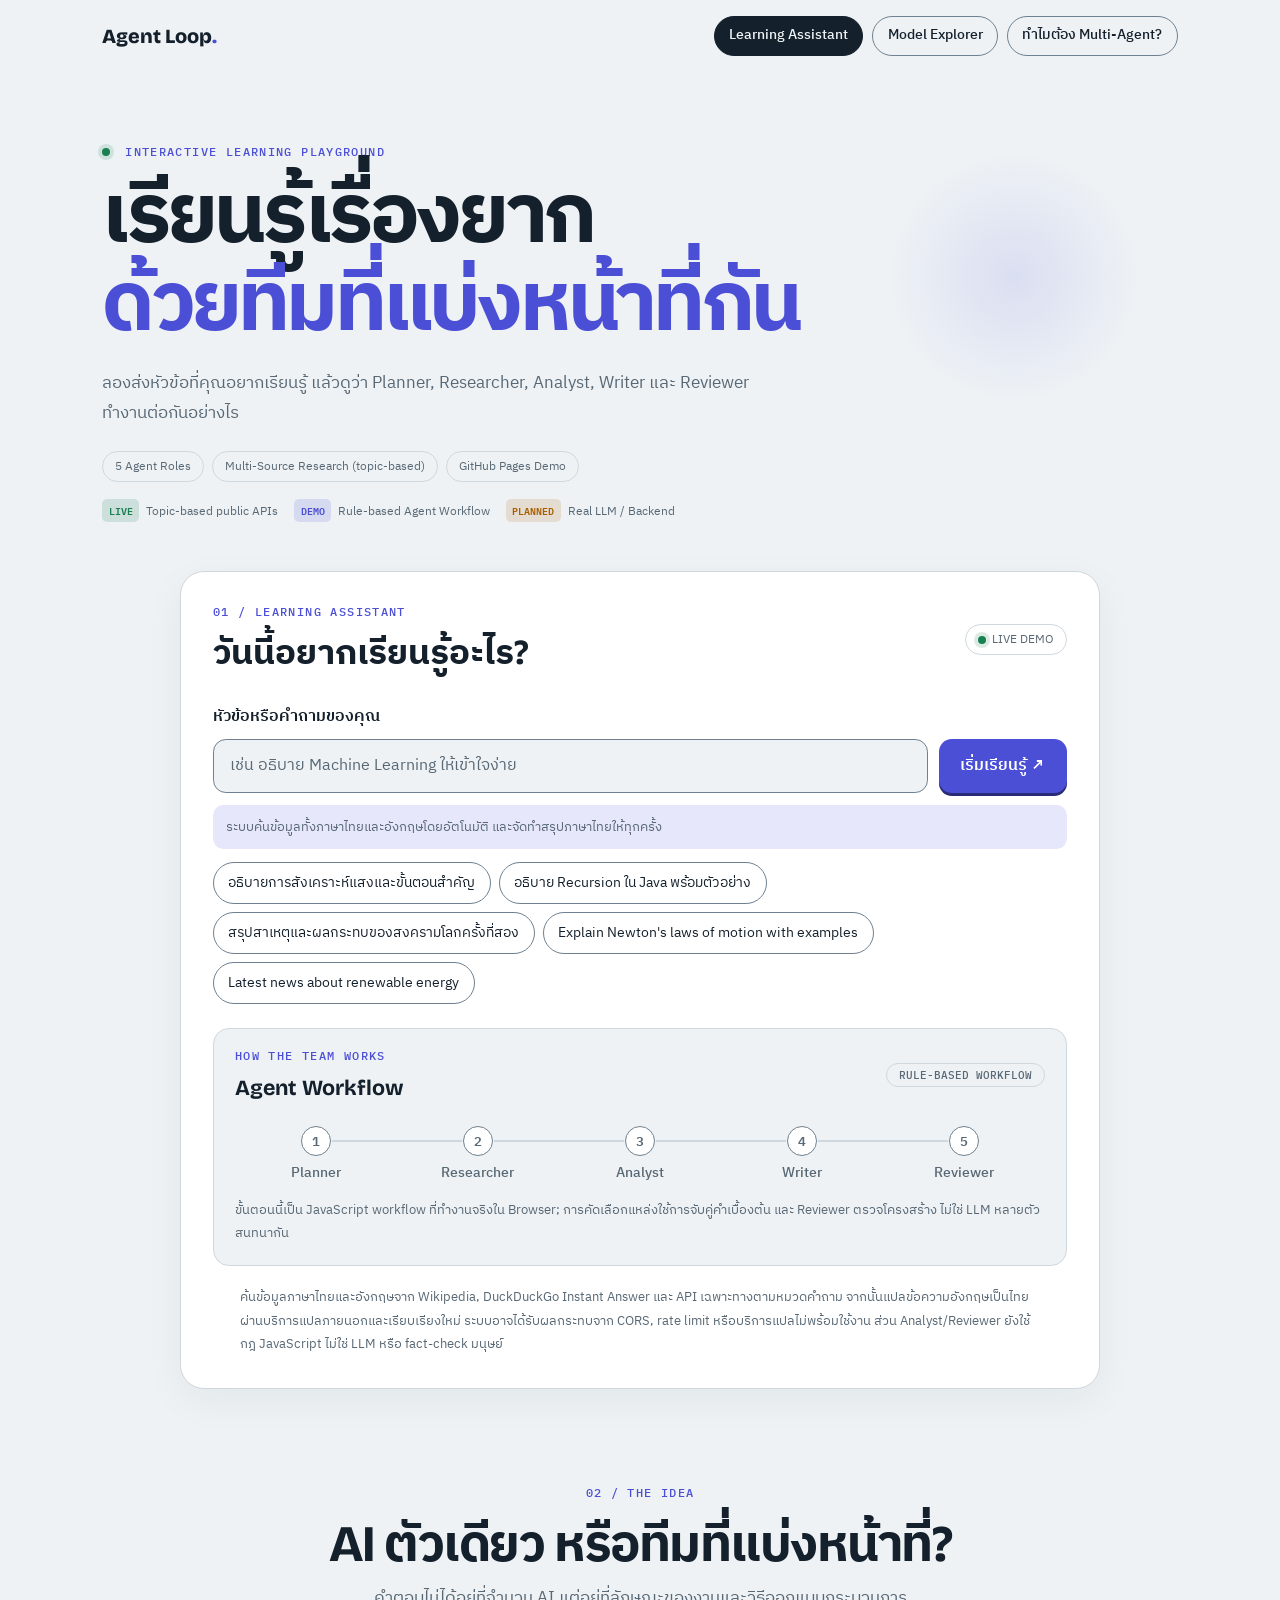
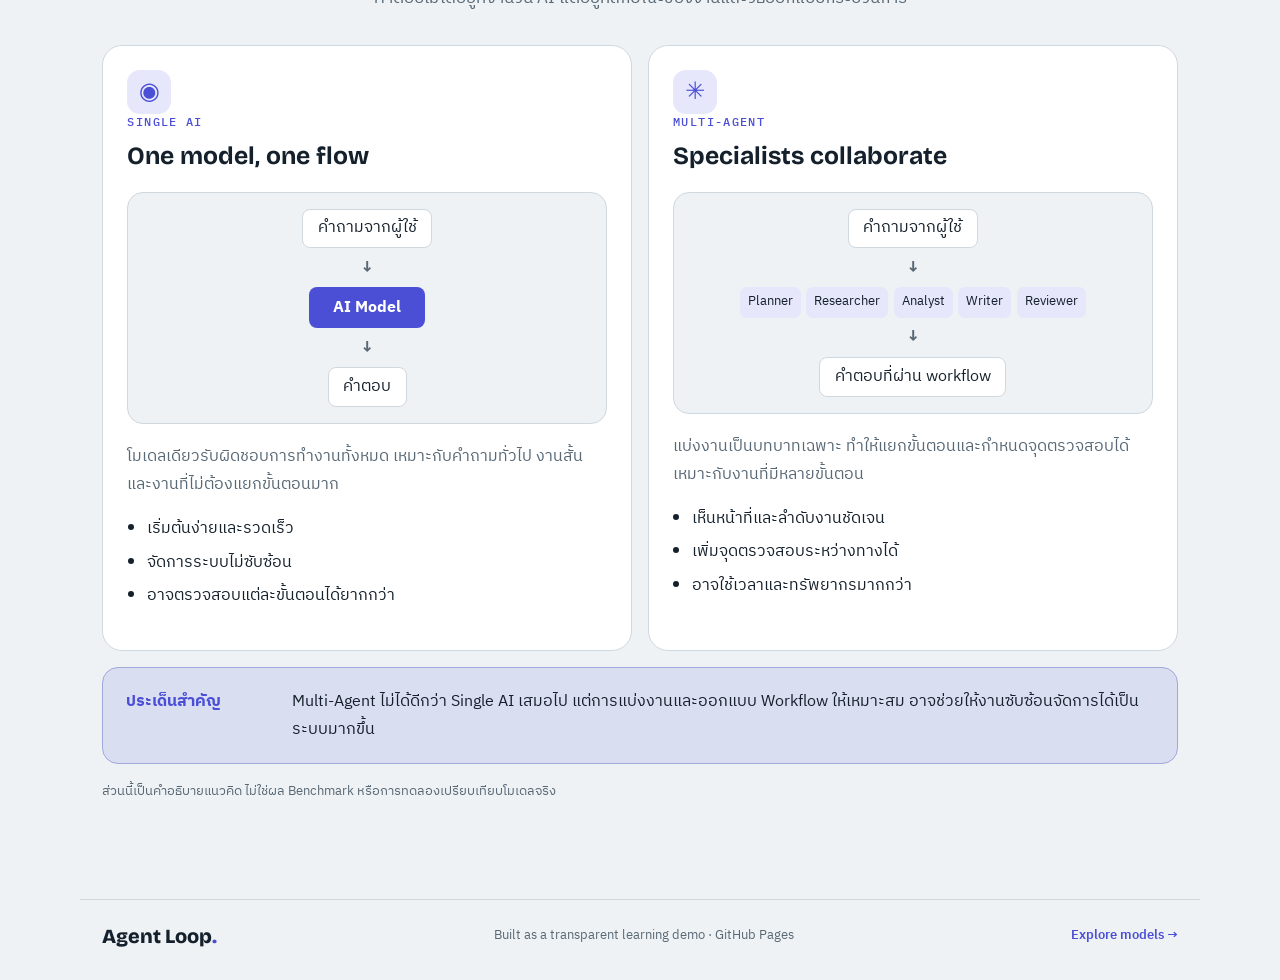
==== commit b55590ad: "Update Version 8.3" ====
--- a/index.html
+++ b/index.html
@@ -37,14 +37,14 @@
     <form id="form" class="ask">
       <label for="q">หัวข้อหรือคำถามของคุณ</label>
       <div class="input-row"><input id="q" required maxlength="180" placeholder="เช่น อธิบาย Machine Learning ให้เข้าใจง่าย" autocomplete="off"><button class="run" id="go" type="submit">เริ่มเรียนรู้ <span aria-hidden="true">↗</span></button></div>
-      <div class="language-row"><label for="language">ภาษาของผลสรุปและแหล่งค้นหา</label><select id="language" class="language-select"><option value="auto">ตรวจจับอัตโนมัติ</option><option value="th">ภาษาไทย · ค้น Wikipedia ไทย</option><option value="en">English · search topic-specific sources</option></select><span class="micro-note">เลือกภาษาให้ตรงกับภาษาที่พิมพ์ · ภาษาไทยค้น Wikipedia ไทย ส่วนแหล่ง API เฉพาะทางบางแห่งให้ข้อมูลภาษาอังกฤษ</span></div>
+      <p class="micro-note search-language-note">ระบบค้นข้อมูลทั้งภาษาไทยและอังกฤษโดยอัตโนมัติ และจัดทำสรุปภาษาไทยให้ทุกครั้ง</p>
       <div id="chips" class="chips" aria-label="ตัวอย่างคำถาม"></div>
     </form>
 
     <section class="workflow-panel" aria-labelledby="workflow-title">
       <div class="panel-heading"><div><p class="eyebrow">HOW THE TEAM WORKS</p><h3 id="workflow-title">Agent Workflow</h3></div><span class="demo-label">RULE-BASED WORKFLOW</span></div>
       <ol id="pipe" class="pipe" aria-label="ลำดับการทำงานของ Agent"></ol>
-      <p class="micro-note">ขั้นตอนนี้เป็น JavaScript workflow ที่ทำงานจริงใน Browser มีการให้ Reviewer ตรวจความเกี่ยวข้องด้วยเกณฑ์คำสำคัญ ไม่ใช่ LLM หลายตัวสนทนากัน</p>
+      <p class="micro-note">ขั้นตอนนี้เป็น JavaScript workflow ที่ทำงานจริงใน Browser; การคัดเลือกแหล่งใช้การจับคู่คำเบื้องต้น และ Reviewer ตรวจโครงสร้าง ไม่ใช่ LLM หลายตัวสนทนากัน</p>
     </section>
 
     <section id="chat" class="result-area" hidden aria-live="polite">
@@ -60,7 +60,7 @@
         <div class="acts"><button type="button" id="dl" class="primary">ดาวน์โหลด .md</button><button type="button" id="copy">คัดลอก Markdown</button></div>
       </article>
     </section>
-    <p class="disclaimer">ค้นข้อมูลจาก Wikipedia, GitHub, Crossref, PubMed, GDELT และ World Bank ตามหมวดคำถาม (บาง API อาจถูกจำกัดด้วย CORS/เครือข่าย) ส่วนการวิเคราะห์และ Reviewer ใช้เกณฑ์จับคู่คำใน JavaScript ไม่ใช่ LLM หรือ fact-check มนุษย์ ข้อความจากแหล่งภาษาอังกฤษจะไม่ถูกแปลอัตโนมัติ</p>
+    <p class="disclaimer">ค้นข้อมูลภาษาไทยและอังกฤษจาก Wikipedia, DuckDuckGo Instant Answer และ API เฉพาะทางตามหมวดคำถาม จากนั้นแปลข้อความอังกฤษเป็นไทยผ่านบริการแปลภายนอกและเรียบเรียงใหม่ ระบบอาจได้รับผลกระทบจาก CORS, rate limit หรือบริการแปลไม่พร้อมใช้งาน ส่วน Analyst/Reviewer ยังใช้กฎ JavaScript ไม่ใช่ LLM หรือ fact-check มนุษย์</p>
   </section>
 
   <section id="approach-comparison" class="comparison-section">
--- a/style.css
+++ b/style.css
@@ -46,3 +46,5 @@
 .status-legend{display:flex;flex-wrap:wrap;gap:.55rem 1rem;margin-top:1.2rem;color:var(--mute);font-size:.78rem}.status-legend b{font:600 .65rem "IBM Plex Mono",monospace;padding:.15rem .4rem;border-radius:5px;margin-right:.25rem}.legend-live{background:color-mix(in srgb,var(--observe) 16%,transparent);color:var(--observe)}.legend-demo{background:color-mix(in srgb,var(--think) 15%,transparent);color:var(--think)}.legend-planned{background:color-mix(in srgb,var(--tool) 15%,transparent);color:var(--tool)}
 
 .language-row{display:flex;align-items:center;gap:.7rem;flex-wrap:wrap;margin:.45rem 0 .8rem}.language-row label{font-size:.88rem;font-weight:600}.language-select{min-height:38px;padding:.35rem .75rem;border:1px solid var(--edge);border-radius:.6rem;background:var(--surface);color:var(--ink);font:inherit}.language-row .micro-note{margin:0}
+.search-language-note{margin:.55rem 0 .8rem;padding:.65rem .8rem;background:var(--soft);border-radius:.65rem}
+.question-line{padding:.7rem .85rem;background:var(--soft);border-left:3px solid var(--think);border-radius:.4rem}
